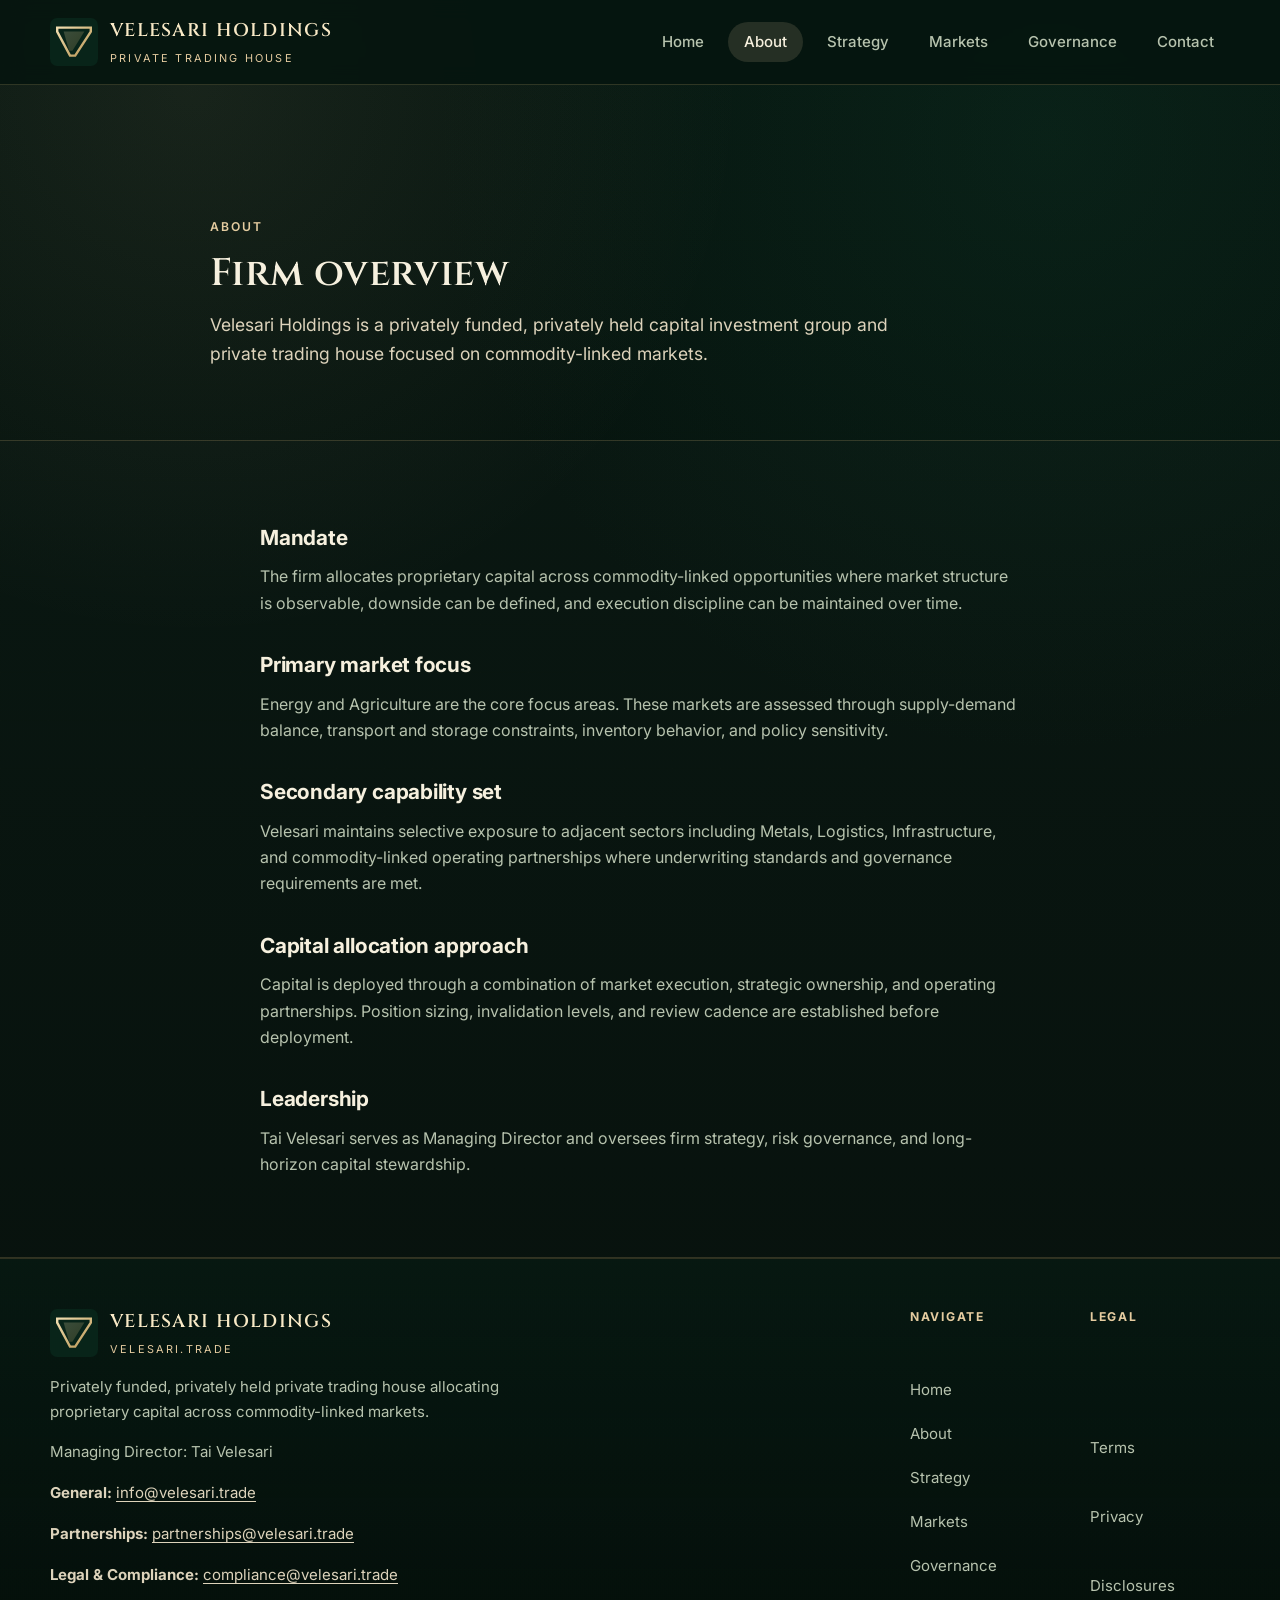
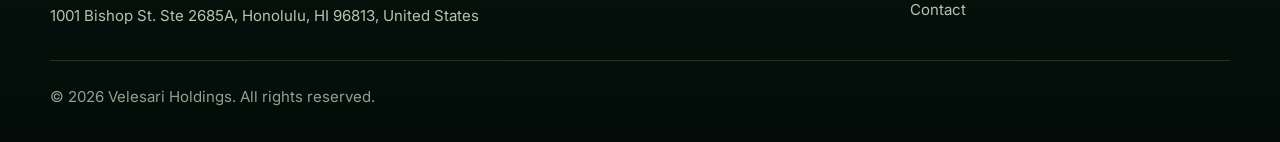
==== about.html @ 116d4788 "Refine site into institutional private trading house presentation" ====
<!DOCTYPE html>
<html lang="en">
<head>
  <meta charset="utf-8" />
  <meta name="viewport" content="width=device-width, initial-scale=1" />
  <title>About | Velesari Holdings</title>
  <meta name="description" content="Firm overview of Velesari Holdings, a privately held private trading house allocating proprietary capital across commodity-linked markets." />
  <meta name="theme-color" content="#071610" />
  <link rel="canonical" href="https://velesari.trade/about.html" />
  <meta property="og:type" content="website" />
  <meta property="og:title" content="About | Velesari Holdings" />
  <meta property="og:description" content="Who Velesari Holdings is, where it focuses, and how proprietary capital is allocated." />
  <meta property="og:url" content="https://velesari.trade/about.html" />
  <meta property="og:image" content="./assets/velesari-logo.svg" />
  <meta name="twitter:card" content="summary_large_image" />
  <meta name="twitter:title" content="About | Velesari Holdings" />
  <meta name="twitter:description" content="Institutional overview of mandate, focus markets, and leadership." />
  <meta name="twitter:image" content="./assets/velesari-logo.svg" />
  <link rel="preconnect" href="https://fonts.googleapis.com" />
  <link rel="preconnect" href="https://fonts.gstatic.com" crossorigin />
  <link href="https://fonts.googleapis.com/css2?family=Cinzel:wght@500;600&family=Inter:wght@400;500;600;700&display=swap" rel="stylesheet" />
  <link rel="stylesheet" href="./styles.css" />
</head>
<body data-page="about">
  <div class="site-shell">
    <div id="siteHeader"></div>
    <main class="page" id="mainContent">
      <section class="section page-banner" aria-labelledby="aboutTitle">
        <div class="section-inner section-inner-narrow">
          <div class="section-head">
            <p class="eyebrow">About</p>
            <h1 id="aboutTitle" class="section-title">Firm overview</h1>
            <p class="section-intro">Velesari Holdings is a privately funded, privately held capital investment group and private trading house focused on commodity-linked markets.</p>
          </div>
        </div>
      </section>

      <section class="section section-muted" aria-labelledby="aboutSections">
        <div class="section-inner section-inner-narrow prose" id="aboutSections">
          <div>
            <h2>Mandate</h2>
            <p>The firm allocates proprietary capital across commodity-linked opportunities where market structure is observable, downside can be defined, and execution discipline can be maintained over time.</p>
          </div>
          <div>
            <h2>Primary market focus</h2>
            <p>Energy and Agriculture are the core focus areas. These markets are assessed through supply-demand balance, transport and storage constraints, inventory behavior, and policy sensitivity.</p>
          </div>
          <div>
            <h2>Secondary capability set</h2>
            <p>Velesari maintains selective exposure to adjacent sectors including Metals, Logistics, Infrastructure, and commodity-linked operating partnerships where underwriting standards and governance requirements are met.</p>
          </div>
          <div>
            <h2>Capital allocation approach</h2>
            <p>Capital is deployed through a combination of market execution, strategic ownership, and operating partnerships. Position sizing, invalidation levels, and review cadence are established before deployment.</p>
          </div>
          <div>
            <h2>Leadership</h2>
            <p>Tai Velesari serves as Managing Director and oversees firm strategy, risk governance, and long-horizon capital stewardship.</p>
          </div>
        </div>
      </section>
    </main>
    <div id="siteFooter"></div>
  </div>
  <script src="./site.js" defer></script>
</body>
</html>
---- styles.css ----
:root {
  --bg-0: #040d09;
  --bg-1: #071610;
  --bg-2: #0d261d;
  --surface-0: rgba(8, 31, 22, 0.82);
  --surface-1: rgba(14, 44, 32, 0.88);
  --surface-2: rgba(18, 56, 40, 0.92);
  --text-0: #f6f0de;
  --text-1: #ddd3bb;
  --text-2: #b7c3ae;
  --text-3: #8da290;
  --line-0: rgba(214, 183, 119, 0.2);
  --line-1: rgba(214, 183, 119, 0.38);
  --line-2: rgba(241, 216, 161, 0.62);
  --brand-0: #b68c47;
  --brand-1: #e5cca0;
  --brand-2: #f8e9c6;
  --shadow-0: 0 12px 28px rgba(0, 0, 0, 0.28);
  --shadow-1: 0 20px 44px rgba(0, 0, 0, 0.34);
  --radius-0: 12px;
  --radius-1: 18px;
  --radius-2: 24px;
  --radius-pill: 999px;
  --container: 1180px;
  --container-narrow: 860px;
  --header-height: 84px;
  --space-2: 0.5rem;
  --space-3: 0.75rem;
  --space-4: 1rem;
  --space-5: 1.25rem;
  --space-6: 1.5rem;
  --space-8: 2rem;
  --space-10: 2.5rem;
  --space-12: 3rem;
  --space-16: 4rem;
  --space-20: 5rem;
  --space-24: 6rem;
  --font-sans: "Inter", system-ui, -apple-system, BlinkMacSystemFont, "Segoe UI", sans-serif;
  --font-display: "Cinzel", "Times New Roman", serif;
  --text-xs: 0.76rem;
  --text-sm: 0.94rem;
  --text-md: 1rem;
  --text-lg: 1.1rem;
  --text-xl: clamp(1.25rem, 2vw, 1.5rem);
  --text-2xl: clamp(1.7rem, 3vw, 2.45rem);
  --text-3xl: clamp(2.35rem, 5vw, 4.2rem);
  --ease: 180ms ease;
}

*, *::before, *::after { box-sizing: border-box; }
html { color-scheme: dark; scroll-behavior: smooth; }
body {
  margin: 0;
  min-width: 320px;
  font-family: var(--font-sans);
  font-size: var(--text-md);
  line-height: 1.65;
  color: var(--text-0);
  background:
    radial-gradient(circle at 15% 5%, rgba(229, 204, 160, 0.08), transparent 28%),
    radial-gradient(circle at 82% 8%, rgba(22, 88, 62, 0.18), transparent 32%),
    linear-gradient(180deg, var(--bg-1) 0%, var(--bg-0) 100%);
  text-rendering: optimizeLegibility;
  -webkit-font-smoothing: antialiased;
}
body::before {
  content: "";
  position: fixed;
  inset: 0;
  pointer-events: none;
  opacity: 0.16;
  background-image:
    linear-gradient(to right, rgba(200, 177, 118, 0.06) 1px, transparent 1px),
    linear-gradient(to bottom, rgba(200, 177, 118, 0.05) 1px, transparent 1px);
  background-size: 48px 48px;
}
body.nav-open { overflow: hidden; }
img, svg { display: block; max-width: 100%; }
button, input, textarea, select { font: inherit; }
a { color: inherit; text-decoration: none; }
button { border: 0; background: none; color: inherit; cursor: pointer; }
p, h1, h2, h3, h4 { margin: 0; }
ul { margin: 0; padding: 0; list-style: none; }
.site-shell, .page { position: relative; z-index: 1; }
.site-shell { min-height: 100vh; }
.section { padding: var(--space-20) var(--space-6); }
.section-cta { padding-top: var(--space-12); padding-bottom: var(--space-24); }
.section-inner { width: min(100%, var(--container)); margin: 0 auto; }
.section-inner-narrow { width: min(100%, var(--container-narrow)); margin: 0 auto; }
.section-head { display: grid; gap: var(--space-4); margin-bottom: var(--space-10); }
.eyebrow {
  font-size: var(--text-xs);
  font-weight: 600;
  letter-spacing: 0.17em;
  text-transform: uppercase;
  color: var(--brand-1);
}
.section-title {
  max-width: 20ch;
  font-size: var(--text-2xl);
  line-height: 1.14;
  letter-spacing: -0.02em;
  font-weight: 600;
}
.section-intro { max-width: 66ch; color: var(--text-1); font-size: var(--text-lg); }

.hero {
  padding-top: calc(var(--header-height) + var(--space-16));
  padding-bottom: var(--space-16);
  border-bottom: 1px solid var(--line-0);
}
.hero-layout { display: grid; grid-template-columns: minmax(0, 1.15fr) minmax(280px, 0.85fr); gap: var(--space-12); align-items: center; }
.hero-copy { display: grid; gap: var(--space-5); }
.hero-title {
  font-family: var(--font-display);
  max-width: 12ch;
  font-size: var(--text-3xl);
  line-height: 1;
  letter-spacing: -0.03em;
}
.hero-subtitle { max-width: 24ch; color: var(--text-1); font-size: var(--text-xl); line-height: 1.2; font-weight: 600; }
.hero-body { max-width: 64ch; color: var(--text-2); }
.hero-brief { max-width: 68ch; color: var(--text-1); font-size: var(--text-sm); padding-left: var(--space-4); border-left: 2px solid var(--line-1); }
.hero-actions { display: flex; flex-wrap: wrap; gap: var(--space-4); margin-top: var(--space-3); }
.hero-visual { display: grid; place-items: center; min-height: 420px; }
.hero-emblem-wrap {
  width: min(100%, 620px);
  padding: var(--space-6);
  border-radius: var(--radius-2);
  border: 1px solid var(--line-0);
  background: linear-gradient(180deg, rgba(10, 36, 26, 0.82), rgba(6, 22, 16, 0.9));
  box-shadow: inset 0 0 0 1px rgba(214, 183, 119, 0.08), var(--shadow-1);
}
.hero-emblem { width: 100%; height: auto; }

.card-grid { display: grid; gap: var(--space-5); }
.card-grid-3 { grid-template-columns: repeat(3, minmax(0, 1fr)); }
.card-grid-4 { grid-template-columns: repeat(4, minmax(0, 1fr)); }
.card-grid-5 { grid-template-columns: repeat(5, minmax(0, 1fr)); }
.card,
.statement-panel,
.cta-panel {
  border: 1px solid var(--line-0);
  border-radius: var(--radius-1);
  background: linear-gradient(180deg, var(--surface-1), var(--surface-0));
  box-shadow: var(--shadow-0);
}
.card {
  display: grid;
  gap: var(--space-4);
  padding: var(--space-6);
  min-height: 188px;
}
.card-featured {
  border-color: var(--line-1);
  background: linear-gradient(180deg, var(--surface-2), rgba(12, 37, 27, 0.88));
}
.card-title { font-size: 1.04rem; line-height: 1.35; letter-spacing: -0.01em; font-weight: 600; }
.card-body { color: var(--text-2); font-size: var(--text-sm); }
.statement-panel, .cta-panel { padding: var(--space-8); }
.statement-copy { color: var(--text-1); font-size: var(--text-lg); line-height: 1.72; }

.button {
  display: inline-flex;
  align-items: center;
  justify-content: center;
  min-height: 44px;
  padding: 0.8rem 1.2rem;
  border: 1px solid transparent;
  border-radius: var(--radius-pill);
  font-size: var(--text-sm);
  font-weight: 600;
  line-height: 1;
  transition: transform var(--ease), border-color var(--ease), background-color var(--ease), color var(--ease), box-shadow var(--ease);
}
.button:hover { transform: translateY(-1px); }
.button:focus-visible,
.nav-toggle:focus-visible,
.site-nav a:focus-visible,
.footer-links a:focus-visible,
.brand:focus-visible,
.prose a:focus-visible { outline: 2px solid var(--brand-1); outline-offset: 3px; }
.button-primary { color: #14291d; background: linear-gradient(180deg, var(--brand-1), var(--brand-0)); box-shadow: 0 12px 24px rgba(182, 140, 71, 0.34); }
.button-secondary { color: var(--text-0); background: rgba(255, 255, 255, 0.02); border-color: var(--line-1); }
.button-secondary:hover { border-color: var(--line-2); background: rgba(255, 255, 255, 0.05); }

.site-header {
  position: sticky;
  top: 0;
  z-index: 40;
  padding: var(--space-4) var(--space-6);
  background: rgba(6, 22, 15, 0.94);
  backdrop-filter: blur(10px);
  border-bottom: 1px solid var(--line-0);
}
.site-header-inner, .site-footer-inner { width: min(100%, var(--container)); margin: 0 auto; }
.site-header-inner { display: flex; align-items: center; justify-content: space-between; min-height: calc(var(--header-height) - 2rem); gap: var(--space-6); }
.brand { display: inline-flex; align-items: center; gap: var(--space-3); }
.brand-mark { width: 48px; height: 48px; flex: 0 0 auto; }
.brand-wording { display: grid; gap: 3px; }
.brand-text {
  color: var(--brand-2);
  font-family: var(--font-display);
  font-size: 1.15rem;
  font-weight: 600;
  letter-spacing: 0.07em;
  text-transform: uppercase;
}
.brand-subtext { color: var(--brand-1); font-size: 0.68rem; letter-spacing: 0.2em; text-transform: uppercase; }
.site-nav { display: flex; align-items: center; }
.site-nav-list { display: flex; align-items: center; gap: var(--space-2); }
.site-nav a {
  display: inline-flex;
  align-items: center;
  min-height: 40px;
  padding: 0 var(--space-4);
  border-radius: var(--radius-pill);
  color: var(--text-2);
  font-size: var(--text-sm);
  font-weight: 500;
}
.site-nav a:hover, .site-nav a[aria-current="page"] { color: var(--text-0); background: rgba(229, 204, 160, 0.14); }
.nav-toggle {
  display: none;
  flex-direction: column;
  gap: 5px;
  align-items: center;
  justify-content: center;
  width: 44px;
  height: 44px;
  border: 1px solid var(--line-0);
  border-radius: 12px;
  background: rgba(255, 255, 255, 0.03);
}
.nav-toggle-line { width: 18px; height: 1.5px; border-radius: 999px; background: var(--text-0); }

.site-footer {
  padding: var(--space-12) var(--space-6) var(--space-8);
  border-top: 1px solid var(--line-0);
  background: linear-gradient(180deg, rgba(10, 37, 27, 0.4), rgba(10, 37, 27, 0));
}
.footer-top { display: flex; justify-content: space-between; gap: var(--space-12); padding-bottom: var(--space-8); }
.footer-brand { display: grid; gap: var(--space-4); max-width: 460px; }
.footer-tagline { color: var(--text-2); font-size: var(--text-sm); }
.footer-tagline strong { color: var(--text-1); }
.footer-tagline a, .prose a { text-decoration: underline; text-underline-offset: 3px; color: var(--text-1); }
.footer-nav { display: grid; grid-template-columns: repeat(2, minmax(140px, 1fr)); gap: var(--space-10); }
.footer-group { display: grid; gap: var(--space-4); }
.footer-heading { font-size: var(--text-xs); font-weight: 700; letter-spacing: 0.14em; text-transform: uppercase; color: var(--brand-1); }
.footer-links { display: grid; gap: var(--space-3); }
.footer-links a { color: var(--text-2); font-size: var(--text-sm); }
.footer-links a:hover { color: var(--text-0); }
.footer-bottom { padding-top: var(--space-6); border-top: 1px solid var(--line-0); }
.footer-copy { color: var(--text-3); font-size: var(--text-sm); }

.page-banner { padding-top: calc(var(--header-height) + var(--space-12)); padding-bottom: var(--space-8); }
.page-banner .section-title { font-family: var(--font-display); line-height: 1.07; letter-spacing: 0.01em; }
.prose { display: grid; gap: var(--space-8); color: var(--text-1); max-width: 76ch; }
.prose h2 { font-size: 1.3rem; color: var(--text-0); margin-bottom: var(--space-2); letter-spacing: -0.01em; }
.prose h3 { font-size: 1.06rem; color: var(--text-0); margin-bottom: var(--space-2); }
.prose p, .prose li { color: var(--text-2); }
.prose ul { list-style: disc; padding-left: 1.1rem; }
.section-muted { background: rgba(255, 255, 255, 0.015); border-top: 1px solid var(--line-0); border-bottom: 1px solid var(--line-0); }

@media (max-width: 1120px) {
  .card-grid-5 { grid-template-columns: repeat(3, minmax(0, 1fr)); }
  .card-grid-4 { grid-template-columns: repeat(2, minmax(0, 1fr)); }
}
@media (max-width: 960px) {
  .section { padding: var(--space-16) var(--space-5); }
  .hero { padding-top: calc(var(--header-height) + var(--space-10)); }
  .hero-layout { grid-template-columns: 1fr; }
  .hero-visual { min-height: 320px; order: -1; }
  .site-header { padding-inline: var(--space-5); }
  .nav-toggle { display: inline-flex; }
  .site-nav {
    position: absolute;
    top: calc(100% + 10px);
    right: var(--space-5);
    left: var(--space-5);
    display: none;
    padding: var(--space-3);
    border: 1px solid var(--line-0);
    border-radius: var(--radius-1);
    background: rgba(6, 22, 15, 0.98);
    box-shadow: var(--shadow-1);
  }
  .site-nav.is-open { display: block; }
  .site-nav-list { flex-direction: column; align-items: stretch; }
  .site-nav a { justify-content: flex-start; min-height: 44px; }
  .card-grid-3, .card-grid-4, .card-grid-5 { grid-template-columns: 1fr; }
  .footer-top { flex-direction: column; gap: var(--space-8); }
  .footer-nav { grid-template-columns: 1fr 1fr; gap: var(--space-8); }
}
@media (max-width: 640px) {
  :root { --header-height: 72px; }
  .section { padding: var(--space-12) var(--space-4); }
  .brand-wording { display: none; }
  .section-head { margin-bottom: var(--space-8); }
  .section-title, .hero-title { max-width: none; }
  .hero-copy, .section-head { gap: var(--space-3); }
  .hero-actions { flex-direction: column; align-items: stretch; }
  .button { width: 100%; }
  .statement-panel, .cta-panel, .card { padding: var(--space-5); }
  .footer-nav { grid-template-columns: 1fr; gap: var(--space-6); }
}
@media (prefers-reduced-motion: reduce) {
  html { scroll-behavior: auto; }
  *, *::before, *::after { animation: none !important; transition-duration: 0ms !important; transition-delay: 0ms !important; }
}
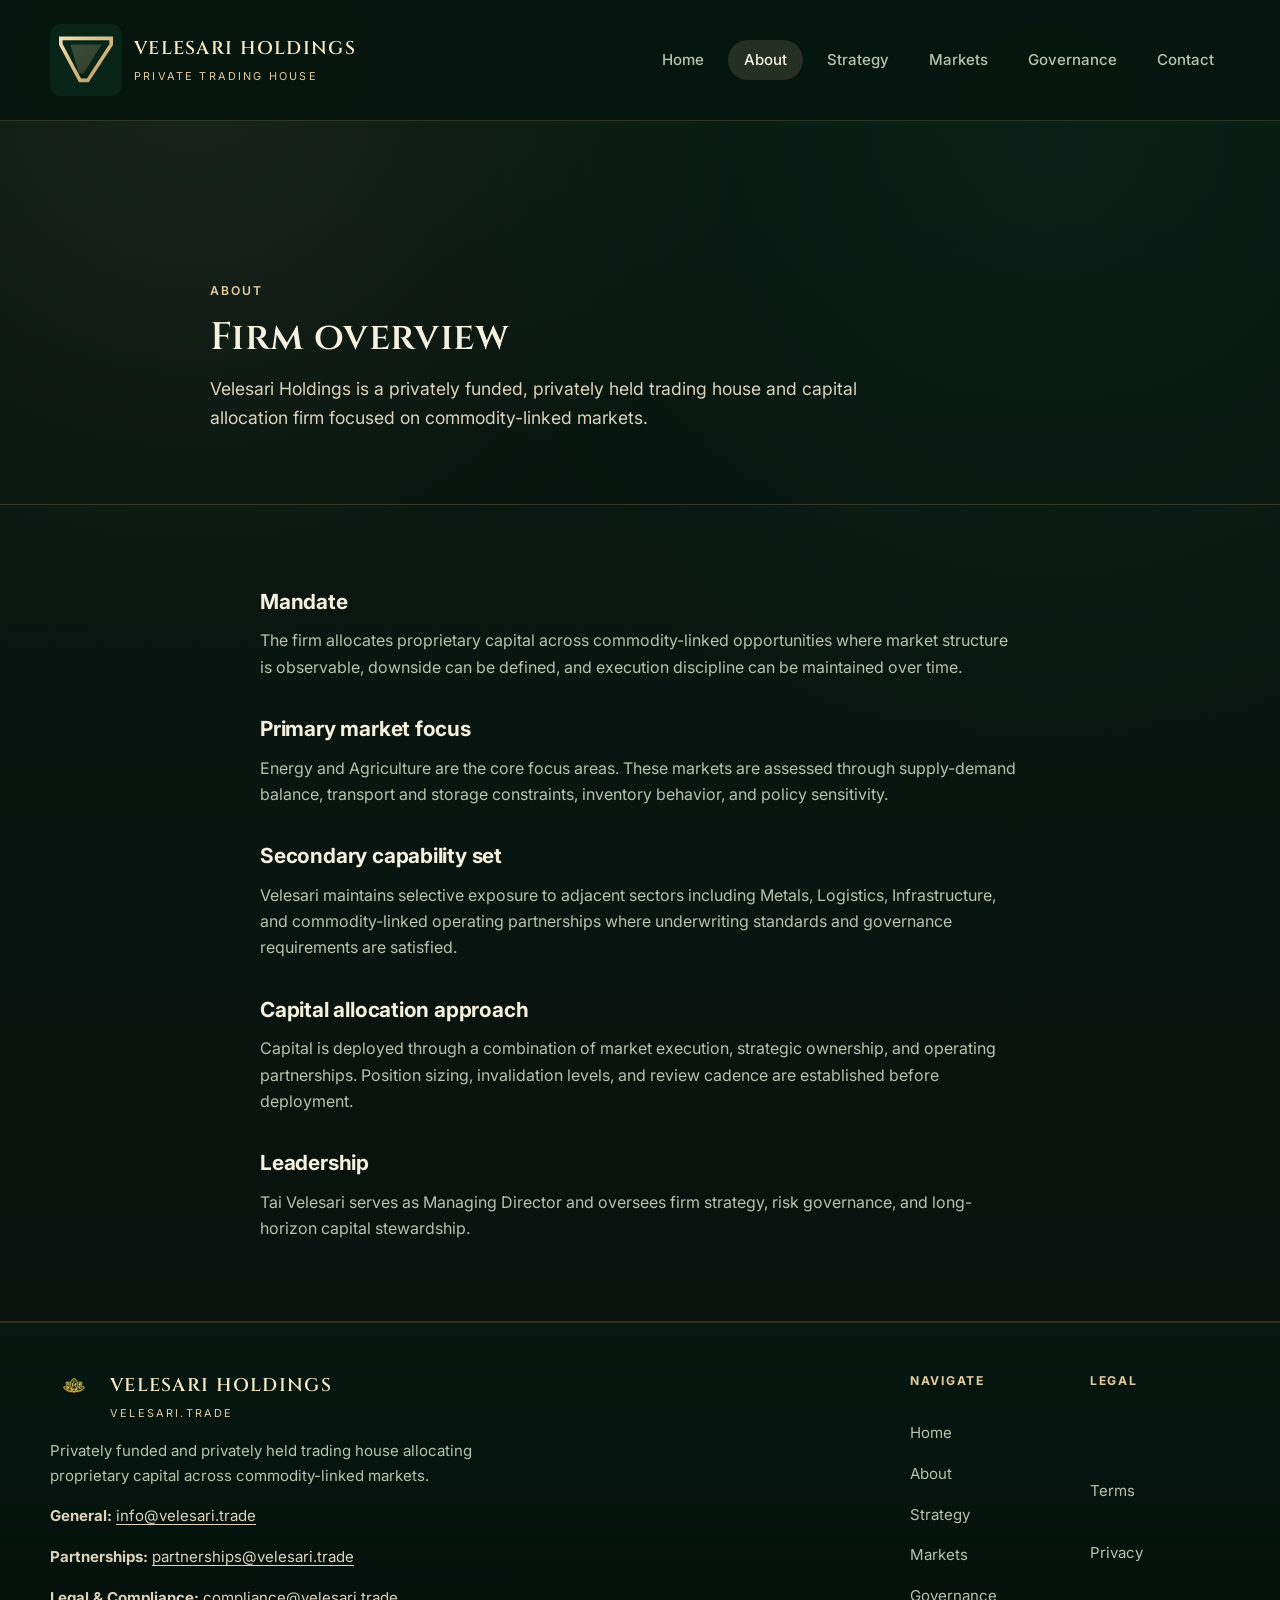
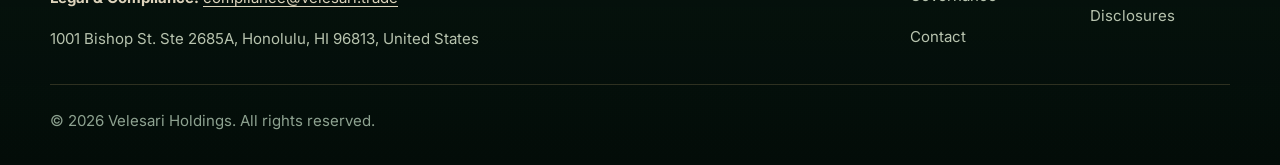
==== commit 7564c558: "Refine institutional copy and final static-site QA polish" ====
--- a/about.html
+++ b/about.html
@@ -11,11 +11,11 @@
   <meta property="og:title" content="About | Velesari Holdings" />
   <meta property="og:description" content="Who Velesari Holdings is, where it focuses, and how proprietary capital is allocated." />
   <meta property="og:url" content="https://velesari.trade/about.html" />
-  <meta property="og:image" content="./assets/velesari-logo.svg" />
+  <meta property="og:image" content="./assets/Velesari Infographic.png" />
   <meta name="twitter:card" content="summary_large_image" />
   <meta name="twitter:title" content="About | Velesari Holdings" />
   <meta name="twitter:description" content="Institutional overview of mandate, focus markets, and leadership." />
-  <meta name="twitter:image" content="./assets/velesari-logo.svg" />
+  <meta name="twitter:image" content="./assets/Velesari Infographic.png" />
   <link rel="preconnect" href="https://fonts.googleapis.com" />
   <link rel="preconnect" href="https://fonts.gstatic.com" crossorigin />
   <link href="https://fonts.googleapis.com/css2?family=Cinzel:wght@500;600&family=Inter:wght@400;500;600;700&display=swap" rel="stylesheet" />
@@ -30,7 +30,7 @@
           <div class="section-head">
             <p class="eyebrow">About</p>
             <h1 id="aboutTitle" class="section-title">Firm overview</h1>
-            <p class="section-intro">Velesari Holdings is a privately funded, privately held capital investment group and private trading house focused on commodity-linked markets.</p>
+            <p class="section-intro">Velesari Holdings is a privately funded, privately held trading house and capital allocation firm focused on commodity-linked markets.</p>
           </div>
         </div>
       </section>
@@ -47,7 +47,7 @@
           </div>
           <div>
             <h2>Secondary capability set</h2>
-            <p>Velesari maintains selective exposure to adjacent sectors including Metals, Logistics, Infrastructure, and commodity-linked operating partnerships where underwriting standards and governance requirements are met.</p>
+            <p>Velesari maintains selective exposure to adjacent sectors including Metals, Logistics, Infrastructure, and commodity-linked operating partnerships where underwriting standards and governance requirements are satisfied.</p>
           </div>
           <div>
             <h2>Capital allocation approach</h2>
--- a/styles.css
+++ b/styles.css
@@ -15,15 +15,15 @@
   --brand-0: #b68c47;
   --brand-1: #e5cca0;
   --brand-2: #f8e9c6;
-  --shadow-0: 0 12px 28px rgba(0, 0, 0, 0.28);
-  --shadow-1: 0 20px 44px rgba(0, 0, 0, 0.34);
+  --shadow-0: 0 10px 22px rgba(0, 0, 0, 0.24);
+  --shadow-1: 0 16px 34px rgba(0, 0, 0, 0.3);
   --radius-0: 12px;
   --radius-1: 18px;
   --radius-2: 24px;
   --radius-pill: 999px;
   --container: 1180px;
   --container-narrow: 860px;
-  --header-height: 84px;
+  --header-height: 112px;
   --space-2: 0.5rem;
   --space-3: 0.75rem;
   --space-4: 1rem;
@@ -194,9 +194,9 @@
   border-bottom: 1px solid var(--line-0);
 }
 .site-header-inner, .site-footer-inner { width: min(100%, var(--container)); margin: 0 auto; }
-.site-header-inner { display: flex; align-items: center; justify-content: space-between; min-height: calc(var(--header-height) - 2rem); gap: var(--space-6); }
+.site-header-inner { display: flex; align-items: center; justify-content: space-between; min-height: calc(var(--header-height) - 1.5rem); gap: var(--space-6); }
 .brand { display: inline-flex; align-items: center; gap: var(--space-3); }
-.brand-mark { width: 48px; height: 48px; flex: 0 0 auto; }
+.brand-mark { width: 72px; height: 72px; flex: 0 0 auto; }
 .brand-wording { display: grid; gap: 3px; }
 .brand-text {
   color: var(--brand-2);
@@ -239,6 +239,7 @@
   border-top: 1px solid var(--line-0);
   background: linear-gradient(180deg, rgba(10, 37, 27, 0.4), rgba(10, 37, 27, 0));
 }
+.site-footer .brand-mark { width: 48px; height: 48px; }
 .footer-top { display: flex; justify-content: space-between; gap: var(--space-12); padding-bottom: var(--space-8); }
 .footer-brand { display: grid; gap: var(--space-4); max-width: 460px; }
 .footer-tagline { color: var(--text-2); font-size: var(--text-sm); }
@@ -267,6 +268,7 @@
   .card-grid-4 { grid-template-columns: repeat(2, minmax(0, 1fr)); }
 }
 @media (max-width: 960px) {
+  :root { --header-height: 96px; }
   .section { padding: var(--space-16) var(--space-5); }
   .hero { padding-top: calc(var(--header-height) + var(--space-10)); }
   .hero-layout { grid-template-columns: 1fr; }
@@ -293,9 +295,10 @@
   .footer-nav { grid-template-columns: 1fr 1fr; gap: var(--space-8); }
 }
 @media (max-width: 640px) {
-  :root { --header-height: 72px; }
+  :root { --header-height: 82px; }
   .section { padding: var(--space-12) var(--space-4); }
   .brand-wording { display: none; }
+  .brand-mark { width: 52px; height: 52px; }
   .section-head { margin-bottom: var(--space-8); }
   .section-title, .hero-title { max-width: none; }
   .hero-copy, .section-head { gap: var(--space-3); }
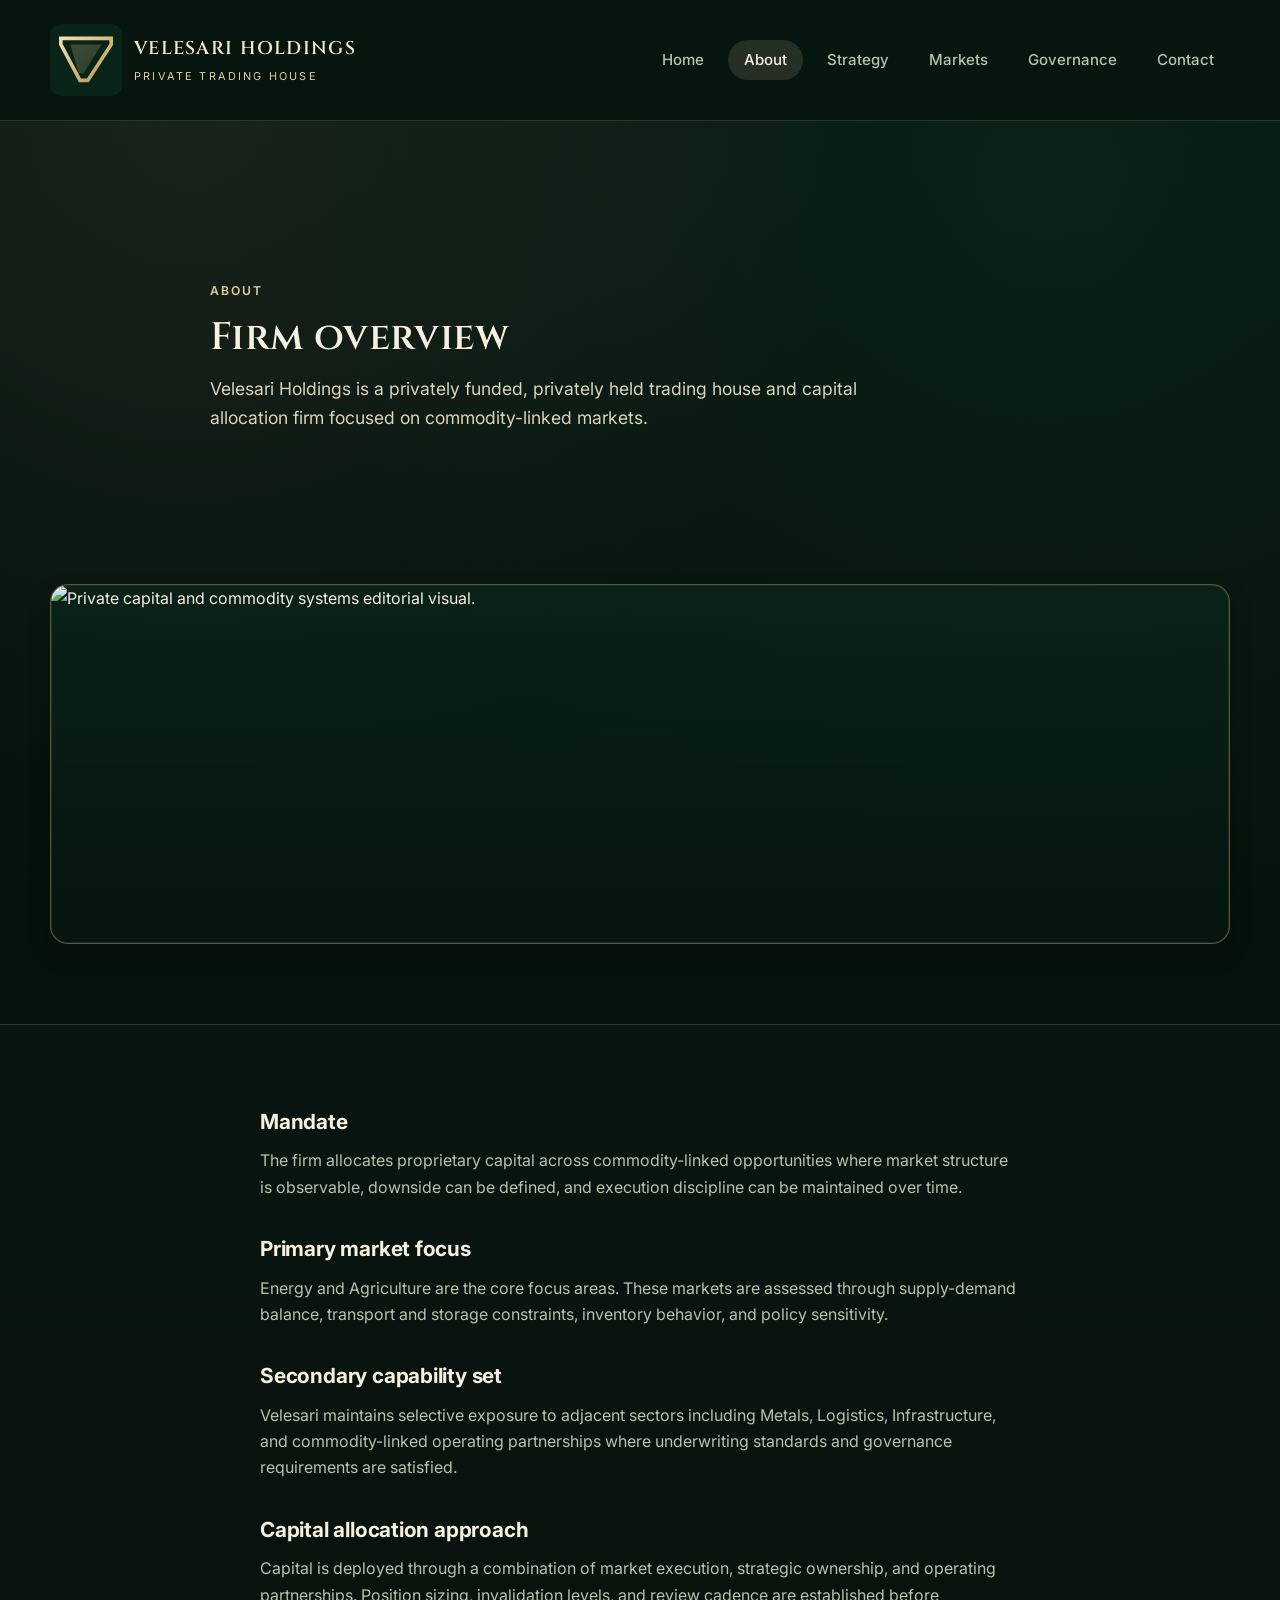
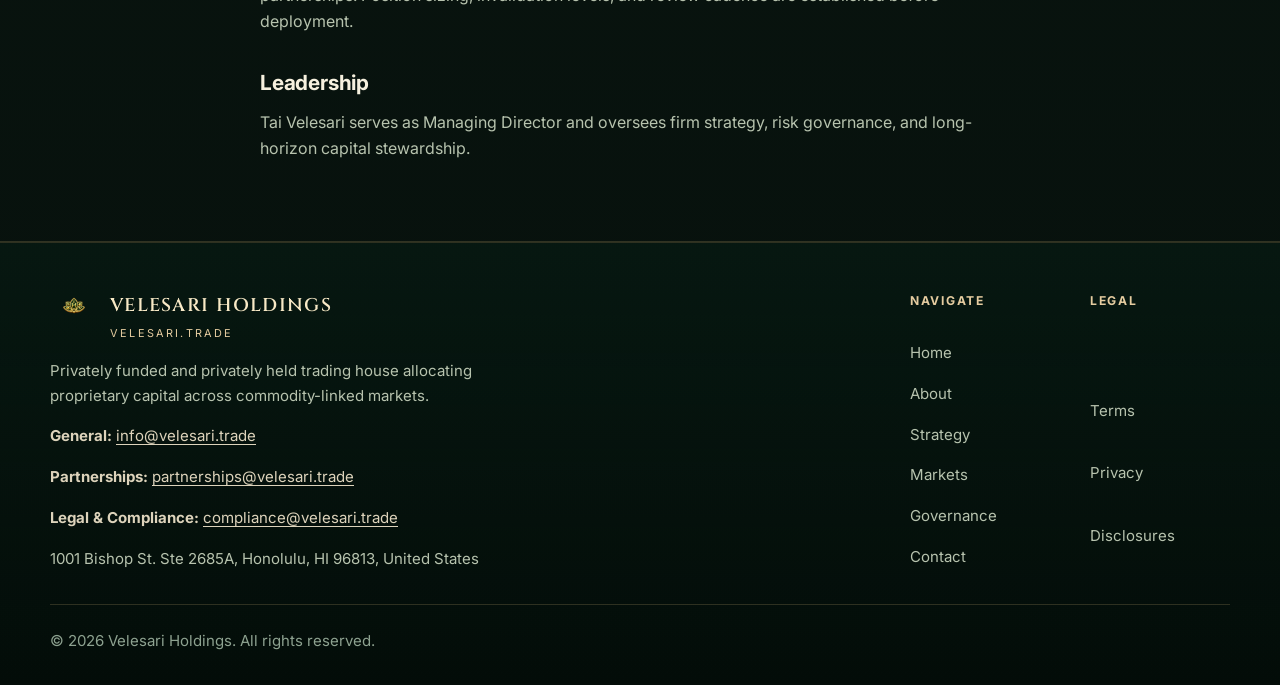
==== commit 2a460f06: "Replace visual placeholders with prepared asset image modules" ====
--- a/about.html
+++ b/about.html
@@ -11,11 +11,11 @@
   <meta property="og:title" content="About | Velesari Holdings" />
   <meta property="og:description" content="Who Velesari Holdings is, where it focuses, and how proprietary capital is allocated." />
   <meta property="og:url" content="https://velesari.trade/about.html" />
-  <meta property="og:image" content="./assets/Velesari Infographic.png" />
+  <meta property="og:image" content="./assets/velesari-global-commodity-systems.png" />
   <meta name="twitter:card" content="summary_large_image" />
   <meta name="twitter:title" content="About | Velesari Holdings" />
   <meta name="twitter:description" content="Institutional overview of mandate, focus markets, and leadership." />
-  <meta name="twitter:image" content="./assets/Velesari Infographic.png" />
+  <meta name="twitter:image" content="./assets/velesari-global-commodity-systems.png" />
   <link rel="preconnect" href="https://fonts.googleapis.com" />
   <link rel="preconnect" href="https://fonts.gstatic.com" crossorigin />
   <link href="https://fonts.googleapis.com/css2?family=Cinzel:wght@500;600&family=Inter:wght@400;500;600;700&display=swap" rel="stylesheet" />
@@ -32,6 +32,20 @@
             <h1 id="aboutTitle" class="section-title">Firm overview</h1>
             <p class="section-intro">Velesari Holdings is a privately funded, privately held trading house and capital allocation firm focused on commodity-linked markets.</p>
           </div>
+        </div>
+      </section>
+
+      <section class="section" aria-labelledby="aboutVisualTitle">
+        <div class="section-inner">
+          <h2 id="aboutVisualTitle" class="visually-hidden">Private capital and commodity systems visual</h2>
+          <figure class="visual-image visual-image-large">
+            <img
+              src="./assets/velesari-private-capital-commodity-stewardship.png"
+              alt="Private capital and commodity systems editorial visual."
+              loading="lazy"
+              decoding="async"
+            />
+          </figure>
         </div>
       </section>
 
--- a/styles.css
+++ b/styles.css
@@ -81,6 +81,17 @@
 button { border: 0; background: none; color: inherit; cursor: pointer; }
 p, h1, h2, h3, h4 { margin: 0; }
 ul { margin: 0; padding: 0; list-style: none; }
+.visually-hidden {
+  position: absolute !important;
+  width: 1px;
+  height: 1px;
+  padding: 0;
+  margin: -1px;
+  overflow: hidden;
+  clip: rect(0, 0, 0, 0);
+  white-space: nowrap;
+  border: 0;
+}
 .site-shell, .page { position: relative; z-index: 1; }
 .site-shell { min-height: 100vh; }
 .section { padding: var(--space-20) var(--space-6); }
@@ -263,9 +274,178 @@
 .prose ul { list-style: disc; padding-left: 1.1rem; }
 .section-muted { background: rgba(255, 255, 255, 0.015); border-top: 1px solid var(--line-0); border-bottom: 1px solid var(--line-0); }
 
+.visual-stack { display: grid; gap: var(--space-6); }
+.visual-two-column { display: grid; gap: var(--space-6); grid-template-columns: minmax(0, 1fr) minmax(0, 1fr); }
+.sector-panels { display: grid; gap: var(--space-6); grid-template-columns: repeat(2, minmax(0, 1fr)); }
+.sector-panels-secondary { display: grid; gap: var(--space-5); grid-template-columns: repeat(3, minmax(0, 1fr)); }
+.process-flow { display: grid; gap: var(--space-4); grid-template-columns: repeat(4, minmax(0, 1fr)); margin-top: var(--space-6); }
+.process-step {
+  position: relative;
+  padding: var(--space-4);
+  border: 1px solid var(--line-0);
+  border-radius: 10px;
+  background: rgba(8, 26, 19, 0.72);
+  font-size: var(--text-xs);
+  letter-spacing: 0.08em;
+  text-transform: uppercase;
+  color: var(--text-1);
+}
+.process-step::after {
+  content: "→";
+  position: absolute;
+  right: -0.9rem;
+  top: 50%;
+  transform: translateY(-50%);
+  color: var(--line-2);
+}
+.process-step:last-child::after { display: none; }
+
+
+.visual-image {
+  position: relative;
+  overflow: hidden;
+  width: 100%;
+  margin: 0;
+  border-radius: var(--radius-1);
+  border: 1px solid var(--line-1);
+  background: linear-gradient(180deg, rgba(10, 36, 26, 0.82), rgba(6, 22, 16, 0.9));
+  box-shadow: inset 0 0 0 1px rgba(214, 183, 119, 0.12), var(--shadow-0);
+}
+.visual-image img {
+  display: block;
+  width: 100%;
+  height: 100%;
+  object-fit: cover;
+}
+.visual-image-wide { min-height: 290px; }
+.visual-image-large { min-height: 360px; }
+.visual-image-sector { min-height: 210px; }
+.visual-image-document { min-height: 190px; }
+.image-placeholder {
+  position: relative;
+  overflow: hidden;
+  border-radius: var(--radius-1);
+  border: 1px solid var(--line-1);
+  background:
+    radial-gradient(circle at 83% 14%, rgba(214, 183, 119, 0.09), transparent 34%),
+    radial-gradient(circle at 11% 84%, rgba(30, 88, 62, 0.38), transparent 40%),
+    linear-gradient(145deg, #0f3428 0%, #0b271d 57%, #081b14 100%);
+  box-shadow: inset 0 0 0 1px rgba(214, 183, 119, 0.12), var(--shadow-0);
+}
+.image-placeholder::before {
+  content: "";
+  position: absolute;
+  inset: 0;
+  background-image:
+    linear-gradient(to right, rgba(214, 183, 119, 0.07) 1px, transparent 1px),
+    linear-gradient(to bottom, rgba(214, 183, 119, 0.07) 1px, transparent 1px);
+  background-size: 40px 40px;
+  opacity: 0.42;
+  pointer-events: none;
+}
+.image-placeholder::after {
+  content: "";
+  position: absolute;
+  width: 145%;
+  height: 145%;
+  left: -22%;
+  top: -16%;
+  background:
+    linear-gradient(118deg, transparent 46%, rgba(238, 217, 170, 0.18) 47%, transparent 48.5%),
+    linear-gradient(165deg, transparent 61%, rgba(238, 217, 170, 0.14) 62%, transparent 63.5%),
+    linear-gradient(12deg, transparent 23%, rgba(238, 217, 170, 0.08) 24%, transparent 25.25%);
+  pointer-events: none;
+}
+.image-placeholder > * { position: relative; z-index: 1; }
+.image-placeholder-large { min-height: 360px; padding: var(--space-8); }
+.image-placeholder-wide { min-height: 290px; padding: var(--space-8); }
+.image-placeholder-sector { min-height: 210px; padding: var(--space-6); }
+.image-placeholder-document {
+  min-height: 190px;
+  padding: var(--space-6);
+  background:
+    linear-gradient(180deg, rgba(12, 35, 25, 0.96), rgba(7, 22, 16, 0.96)),
+    linear-gradient(90deg, rgba(214, 183, 119, 0.06), rgba(214, 183, 119, 0));
+}
+.image-placeholder-document::before {
+  background-image:
+    linear-gradient(to bottom, rgba(214, 183, 119, 0.14) 1px, transparent 1px),
+    linear-gradient(to right, rgba(214, 183, 119, 0.06) 1px, transparent 1px);
+  background-size: 100% 32px, 36px 36px;
+  opacity: 0.42;
+}
+.image-placeholder-document::after { display: none; }
+.placeholder-grid::before {
+  content: "";
+  position: absolute;
+  inset: 0;
+  border-radius: inherit;
+  background: linear-gradient(180deg, rgba(8, 25, 19, 0), rgba(8, 25, 19, 0.52));
+  pointer-events: none;
+}
+.placeholder-route::after {
+  content: "";
+  position: absolute;
+  left: 9%;
+  right: 9%;
+  top: 46%;
+  height: 2px;
+  background: linear-gradient(90deg, rgba(214, 183, 119, 0), rgba(214, 183, 119, 0.75), rgba(214, 183, 119, 0));
+  box-shadow: 0 -56px 0 -1px rgba(214, 183, 119, 0.18), 0 56px 0 -1px rgba(214, 183, 119, 0.16);
+  pointer-events: none;
+}
+.placeholder-kicker {
+  display: inline-flex;
+  width: fit-content;
+  padding: 0.28rem 0.55rem;
+  border: 1px solid rgba(214, 183, 119, 0.35);
+  border-radius: 7px;
+  font-size: 0.66rem;
+  letter-spacing: 0.18em;
+  text-transform: uppercase;
+  color: var(--brand-1);
+  background: rgba(8, 24, 18, 0.58);
+}
+.placeholder-title {
+  margin-top: var(--space-3);
+  font-size: var(--text-xl);
+  font-family: var(--font-display);
+  letter-spacing: 0.04em;
+  text-transform: uppercase;
+  color: var(--text-0);
+}
+.placeholder-tags {
+  margin-top: var(--space-4);
+  display: flex;
+  flex-wrap: wrap;
+  gap: 0.45rem;
+  color: rgba(225, 209, 178, 0.74);
+  font-size: 0.64rem;
+  letter-spacing: 0.14em;
+  text-transform: uppercase;
+}
+.placeholder-tags span {
+  border: 1px solid rgba(214, 183, 119, 0.23);
+  border-radius: 999px;
+  padding: 0.2rem 0.52rem;
+  background: rgba(7, 22, 16, 0.46);
+}
+.document-meta {
+  margin-top: var(--space-4);
+  display: grid;
+  gap: 0.6rem;
+  width: min(100%, 320px);
+}
+.document-meta span {
+  height: 6px;
+  border-radius: 2px;
+  background: linear-gradient(90deg, rgba(214, 183, 119, 0.4), rgba(214, 183, 119, 0.08));
+}
+
 @media (max-width: 1120px) {
   .card-grid-5 { grid-template-columns: repeat(3, minmax(0, 1fr)); }
   .card-grid-4 { grid-template-columns: repeat(2, minmax(0, 1fr)); }
+  .sector-panels-secondary { grid-template-columns: 1fr; }
 }
 @media (max-width: 960px) {
   :root { --header-height: 96px; }
@@ -291,6 +471,8 @@
   .site-nav-list { flex-direction: column; align-items: stretch; }
   .site-nav a { justify-content: flex-start; min-height: 44px; }
   .card-grid-3, .card-grid-4, .card-grid-5 { grid-template-columns: 1fr; }
+  .visual-two-column, .sector-panels, .process-flow { grid-template-columns: 1fr; }
+  .process-step::after { display: none; }
   .footer-top { flex-direction: column; gap: var(--space-8); }
   .footer-nav { grid-template-columns: 1fr 1fr; gap: var(--space-8); }
 }
@@ -305,6 +487,10 @@
   .hero-actions { flex-direction: column; align-items: stretch; }
   .button { width: 100%; }
   .statement-panel, .cta-panel, .card { padding: var(--space-5); }
+  .image-placeholder-large, .image-placeholder-wide { min-height: 250px; padding: var(--space-6); }
+  .image-placeholder-sector, .image-placeholder-document { min-height: 170px; padding: var(--space-5); }
+  .visual-image-large, .visual-image-wide { min-height: 250px; }
+  .visual-image-sector, .visual-image-document { min-height: 170px; }
   .footer-nav { grid-template-columns: 1fr; gap: var(--space-6); }
 }
 @media (prefers-reduced-motion: reduce) {
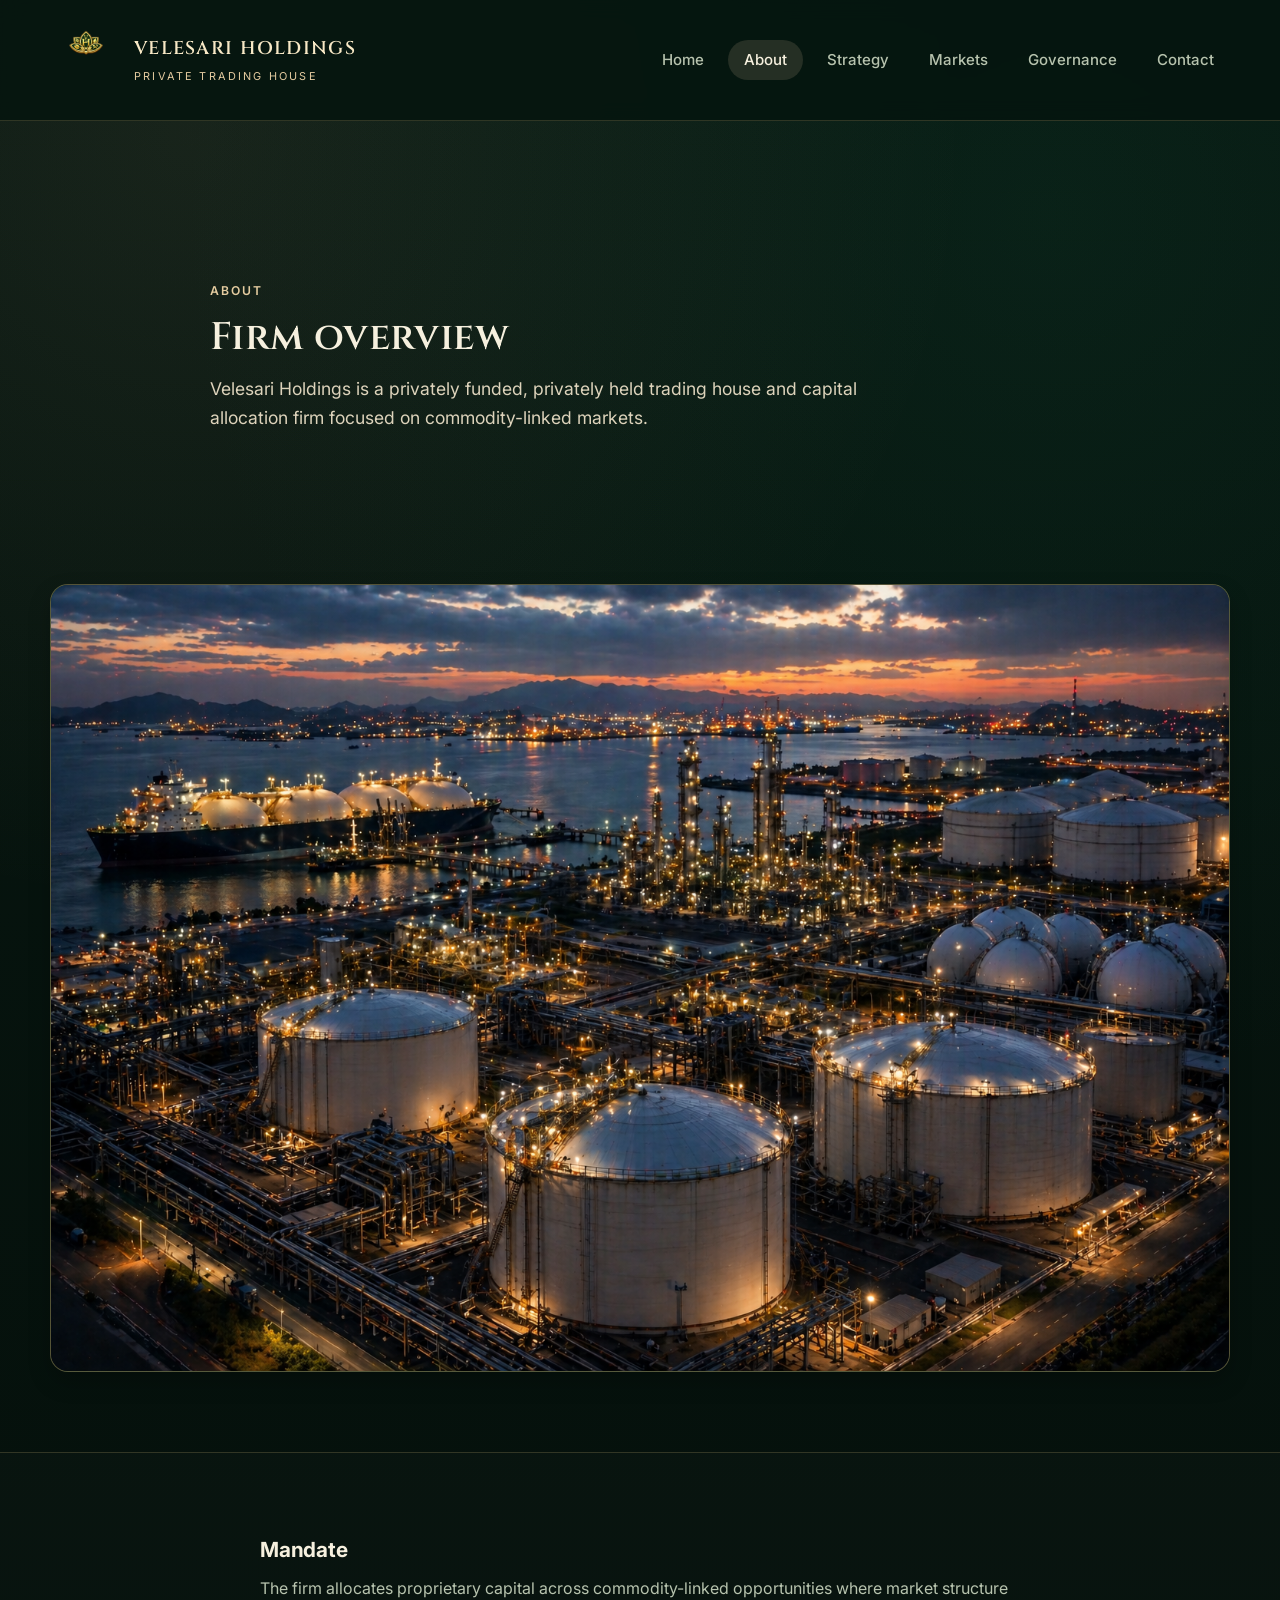
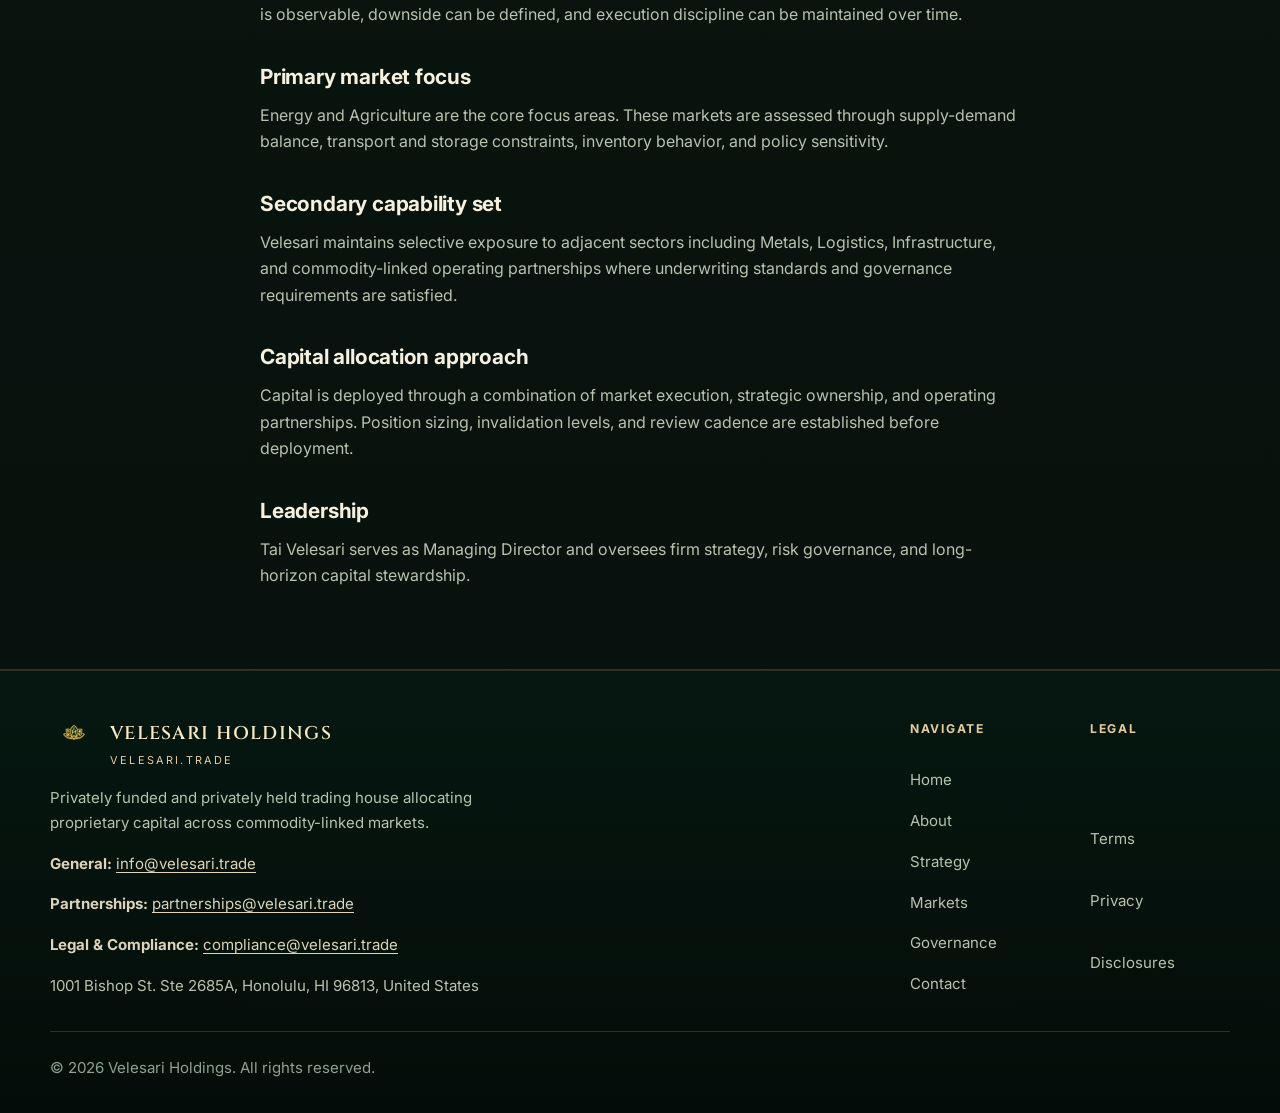
==== commit 694b31ce: "Fix image links to existing assets and improve logo alt text" ====
--- a/about.html
+++ b/about.html
@@ -11,11 +11,11 @@
   <meta property="og:title" content="About | Velesari Holdings" />
   <meta property="og:description" content="Who Velesari Holdings is, where it focuses, and how proprietary capital is allocated." />
   <meta property="og:url" content="https://velesari.trade/about.html" />
-  <meta property="og:image" content="./assets/velesari-global-commodity-systems.png" />
+  <meta property="og:image" content="./assets/Homepage_ Global Commodity Systems.png" />
   <meta name="twitter:card" content="summary_large_image" />
   <meta name="twitter:title" content="About | Velesari Holdings" />
   <meta name="twitter:description" content="Institutional overview of mandate, focus markets, and leadership." />
-  <meta name="twitter:image" content="./assets/velesari-global-commodity-systems.png" />
+  <meta name="twitter:image" content="./assets/Homepage_ Global Commodity Systems.png" />
   <link rel="preconnect" href="https://fonts.googleapis.com" />
   <link rel="preconnect" href="https://fonts.gstatic.com" crossorigin />
   <link href="https://fonts.googleapis.com/css2?family=Cinzel:wght@500;600&family=Inter:wght@400;500;600;700&display=swap" rel="stylesheet" />
@@ -40,7 +40,7 @@
           <h2 id="aboutVisualTitle" class="visually-hidden">Private capital and commodity systems visual</h2>
           <figure class="visual-image visual-image-large">
             <img
-              src="./assets/velesari-private-capital-commodity-stewardship.png"
+              src="./assets/About_ Private Capital & Commodity Stewardship.png"
               alt="Private capital and commodity systems editorial visual."
               loading="lazy"
               decoding="async"
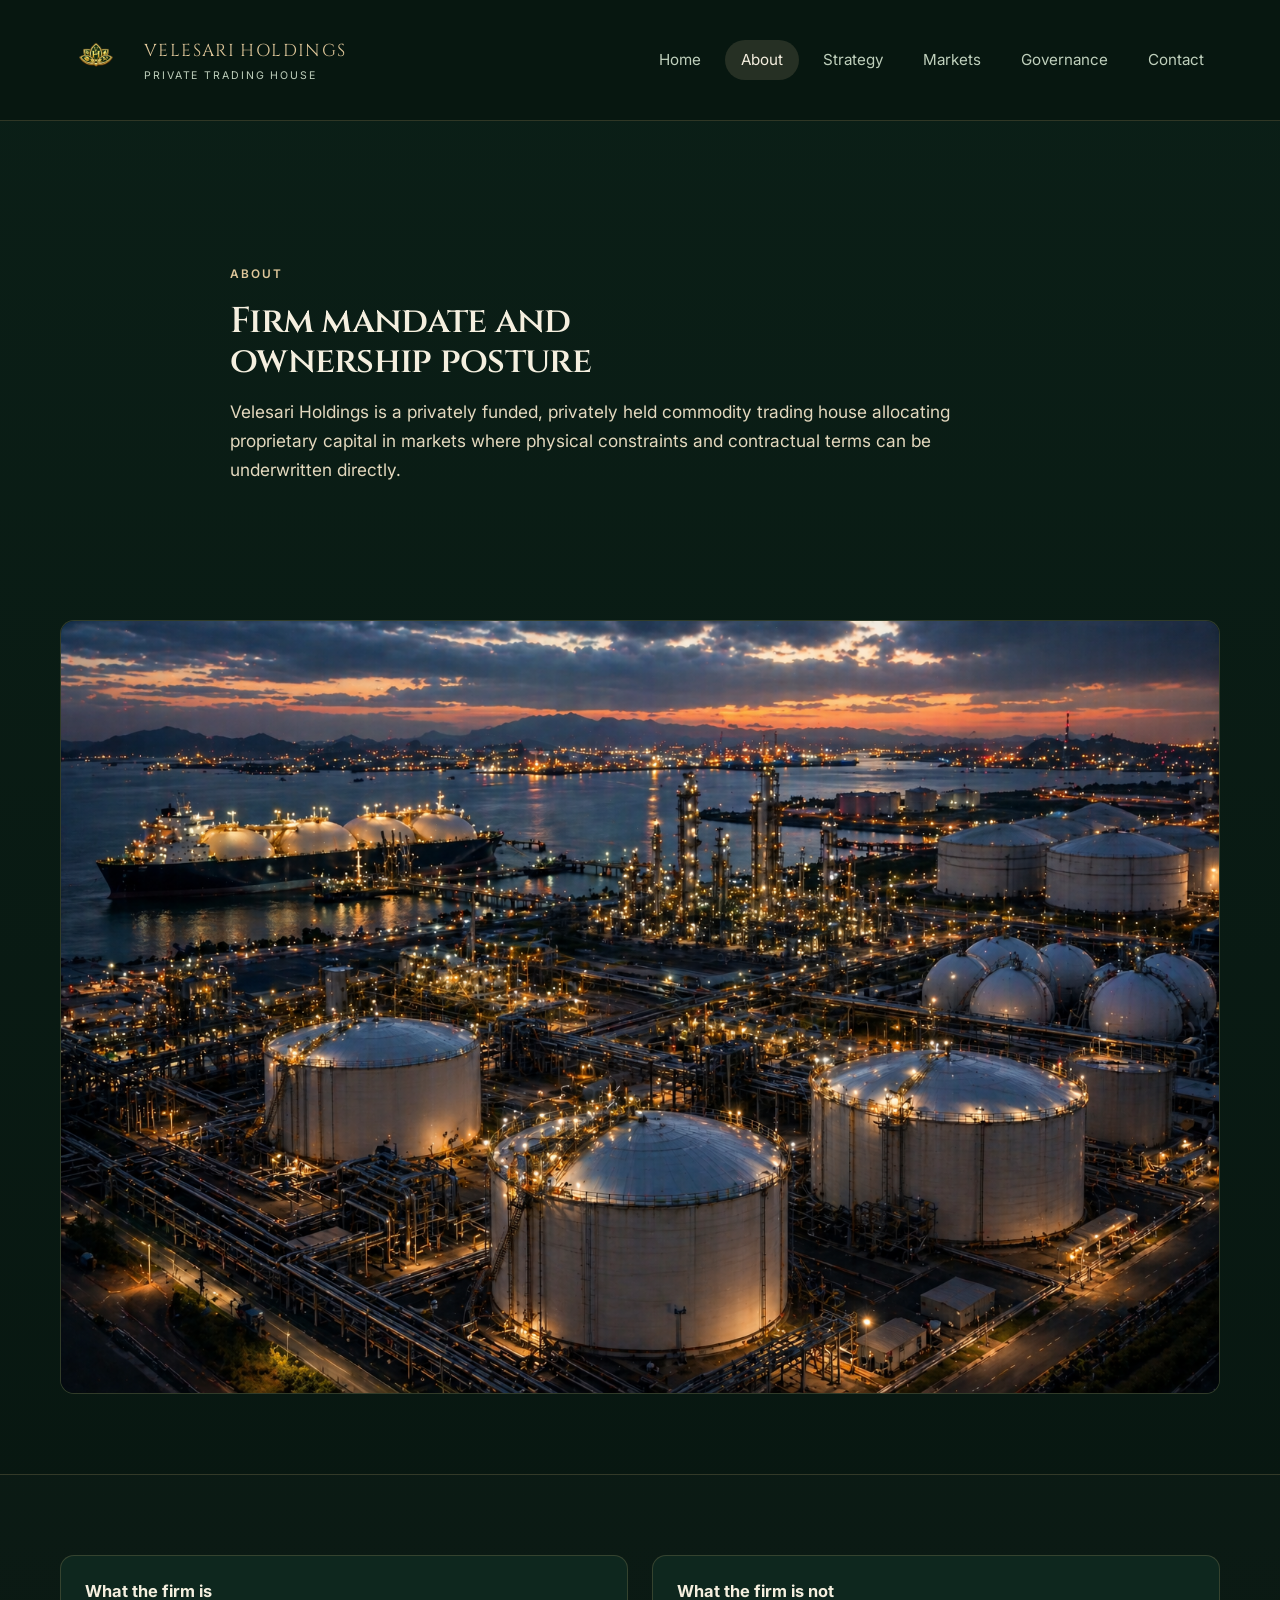
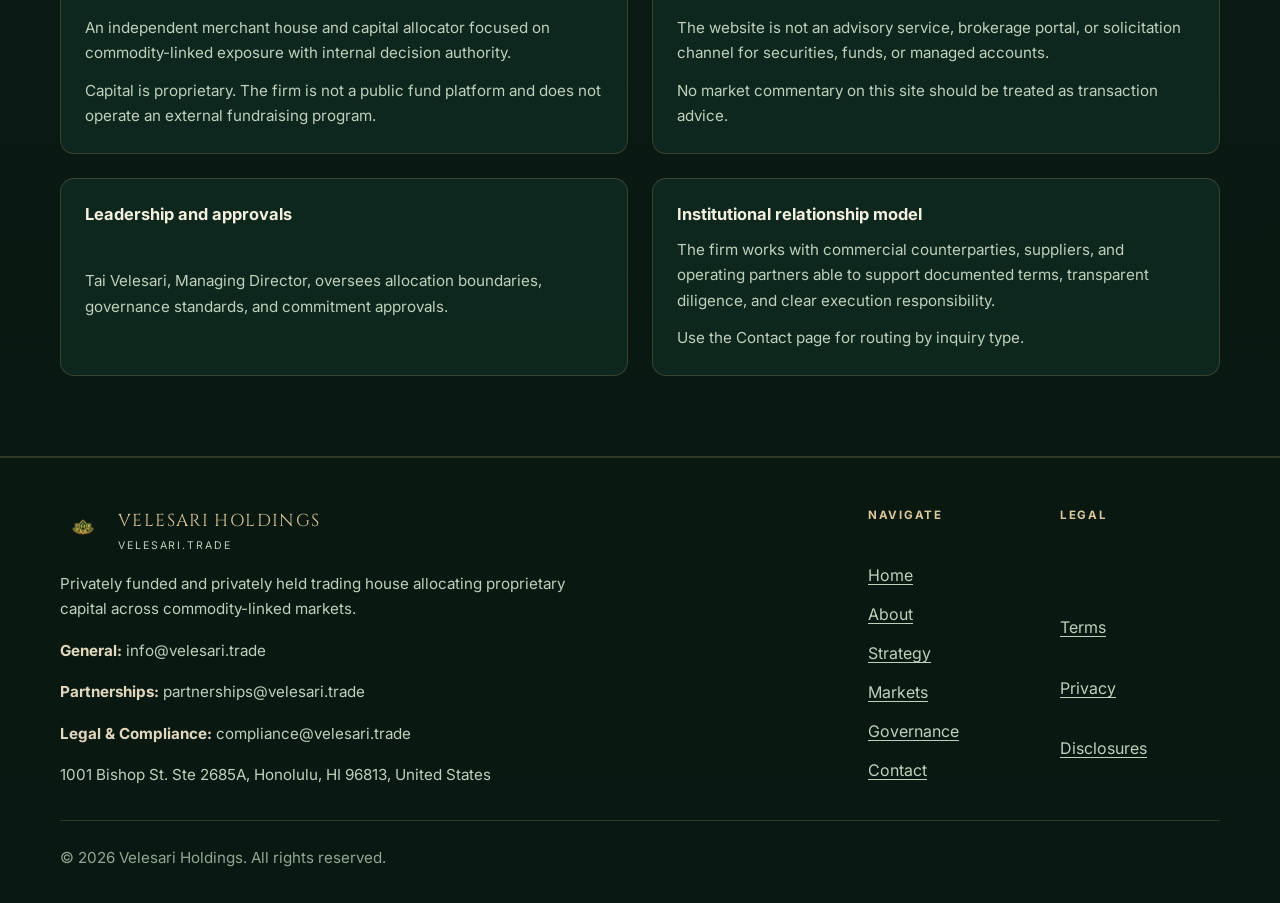
==== commit 30441f1c: "Merge pull request #17 from Anthyphera/codex/refine-velesari-holdings-website-for-institutional-clar" ====
--- a/about.html
+++ b/about.html
@@ -4,18 +4,18 @@
   <meta charset="utf-8" />
   <meta name="viewport" content="width=device-width, initial-scale=1" />
   <title>About | Velesari Holdings</title>
-  <meta name="description" content="Firm overview of Velesari Holdings, a privately held private trading house allocating proprietary capital across commodity-linked markets." />
+  <meta name="description" content="Firm identity, private ownership posture, proprietary capital mandate, leadership accountability, and relationship model at Velesari Holdings." />
   <meta name="theme-color" content="#071610" />
   <link rel="canonical" href="https://velesari.trade/about.html" />
   <meta property="og:type" content="website" />
   <meta property="og:title" content="About | Velesari Holdings" />
-  <meta property="og:description" content="Who Velesari Holdings is, where it focuses, and how proprietary capital is allocated." />
+  <meta property="og:description" content="Who Velesari Holdings is, what it does, and how it engages with commercial counterparties." />
   <meta property="og:url" content="https://velesari.trade/about.html" />
-  <meta property="og:image" content="./assets/Homepage_ Global Commodity Systems.png" />
+  <meta property="og:image" content="./assets/About_ Private Capital & Commodity Stewardship.png" />
   <meta name="twitter:card" content="summary_large_image" />
   <meta name="twitter:title" content="About | Velesari Holdings" />
-  <meta name="twitter:description" content="Institutional overview of mandate, focus markets, and leadership." />
-  <meta name="twitter:image" content="./assets/Homepage_ Global Commodity Systems.png" />
+  <meta name="twitter:description" content="Private trading house profile and ownership posture." />
+  <meta name="twitter:image" content="./assets/About_ Private Capital & Commodity Stewardship.png" />
   <link rel="preconnect" href="https://fonts.googleapis.com" />
   <link rel="preconnect" href="https://fonts.gstatic.com" crossorigin />
   <link href="https://fonts.googleapis.com/css2?family=Cinzel:wght@500;600&family=Inter:wght@400;500;600;700&display=swap" rel="stylesheet" />
@@ -26,12 +26,10 @@
     <div id="siteHeader"></div>
     <main class="page" id="mainContent">
       <section class="section page-banner" aria-labelledby="aboutTitle">
-        <div class="section-inner section-inner-narrow">
-          <div class="section-head">
-            <p class="eyebrow">About</p>
-            <h1 id="aboutTitle" class="section-title">Firm overview</h1>
-            <p class="section-intro">Velesari Holdings is a privately funded, privately held trading house and capital allocation firm focused on commodity-linked markets.</p>
-          </div>
+        <div class="section-inner section-inner-narrow section-head">
+          <p class="eyebrow">About</p>
+          <h1 id="aboutTitle" class="section-title">Firm mandate and ownership posture</h1>
+          <p class="section-intro">Velesari Holdings is a privately funded, privately held commodity trading house allocating proprietary capital in markets where physical constraints and contractual terms can be underwritten directly.</p>
         </div>
       </section>
 
@@ -39,38 +37,32 @@
         <div class="section-inner">
           <h2 id="aboutVisualTitle" class="visually-hidden">Private capital and commodity systems visual</h2>
           <figure class="visual-image visual-image-large">
-            <img
-              src="./assets/About_ Private Capital & Commodity Stewardship.png"
-              alt="Private capital and commodity systems editorial visual."
-              loading="lazy"
-              decoding="async"
-            />
+            <img src="./assets/About_ Private Capital & Commodity Stewardship.png" alt="Editorial image representing proprietary capital and commodity-linked systems." loading="lazy" decoding="async" />
           </figure>
         </div>
       </section>
 
-      <section class="section section-muted" aria-labelledby="aboutSections">
-        <div class="section-inner section-inner-narrow prose" id="aboutSections">
-          <div>
-            <h2>Mandate</h2>
-            <p>The firm allocates proprietary capital across commodity-linked opportunities where market structure is observable, downside can be defined, and execution discipline can be maintained over time.</p>
-          </div>
-          <div>
-            <h2>Primary market focus</h2>
-            <p>Energy and Agriculture are the core focus areas. These markets are assessed through supply-demand balance, transport and storage constraints, inventory behavior, and policy sensitivity.</p>
-          </div>
-          <div>
-            <h2>Secondary capability set</h2>
-            <p>Velesari maintains selective exposure to adjacent sectors including Metals, Logistics, Infrastructure, and commodity-linked operating partnerships where underwriting standards and governance requirements are satisfied.</p>
-          </div>
-          <div>
-            <h2>Capital allocation approach</h2>
-            <p>Capital is deployed through a combination of market execution, strategic ownership, and operating partnerships. Position sizing, invalidation levels, and review cadence are established before deployment.</p>
-          </div>
-          <div>
-            <h2>Leadership</h2>
-            <p>Tai Velesari serves as Managing Director and oversees firm strategy, risk governance, and long-horizon capital stewardship.</p>
-          </div>
+      <section class="section section-muted" aria-labelledby="identityTitle">
+        <div class="section-inner split-grid">
+          <article class="card">
+            <h2 id="identityTitle" class="card-title">What the firm is</h2>
+            <p class="card-body">An independent merchant house and capital allocator focused on commodity-linked exposure with internal decision authority.</p>
+            <p class="card-body">Capital is proprietary. The firm is not a public fund platform and does not operate an external fundraising program.</p>
+          </article>
+          <article class="card">
+            <h2 class="card-title">What the firm is not</h2>
+            <p class="card-body">The website is not an advisory service, brokerage portal, or solicitation channel for securities, funds, or managed accounts.</p>
+            <p class="card-body">No market commentary on this site should be treated as transaction advice.</p>
+          </article>
+          <article class="card">
+            <h2 class="card-title">Leadership and approvals</h2>
+            <p class="card-body">Tai Velesari, Managing Director, oversees allocation boundaries, governance standards, and commitment approvals.</p>
+          </article>
+          <article class="card">
+            <h2 class="card-title">Institutional relationship model</h2>
+            <p class="card-body">The firm works with commercial counterparties, suppliers, and operating partners able to support documented terms, transparent diligence, and clear execution responsibility.</p>
+            <p class="card-body"><a href="./contact.html">Use the Contact page for routing by inquiry type.</a></p>
+          </article>
         </div>
       </section>
     </main>
--- a/styles.css
+++ b/styles.css
@@ -1,29 +1,22 @@
 :root {
-  --bg-0: #040d09;
-  --bg-1: #071610;
-  --bg-2: #0d261d;
-  --surface-0: rgba(8, 31, 22, 0.82);
-  --surface-1: rgba(14, 44, 32, 0.88);
-  --surface-2: rgba(18, 56, 40, 0.92);
-  --text-0: #f6f0de;
-  --text-1: #ddd3bb;
-  --text-2: #b7c3ae;
-  --text-3: #8da290;
-  --line-0: rgba(214, 183, 119, 0.2);
-  --line-1: rgba(214, 183, 119, 0.38);
-  --line-2: rgba(241, 216, 161, 0.62);
-  --brand-0: #b68c47;
-  --brand-1: #e5cca0;
-  --brand-2: #f8e9c6;
-  --shadow-0: 0 10px 22px rgba(0, 0, 0, 0.24);
-  --shadow-1: 0 16px 34px rgba(0, 0, 0, 0.3);
-  --radius-0: 12px;
-  --radius-1: 18px;
-  --radius-2: 24px;
+  --bg-0: #06120d;
+  --bg-1: #0b1f17;
+  --bg-2: #123226;
+  --surface-0: rgba(11, 31, 23, 0.9);
+  --surface-1: rgba(15, 41, 31, 0.95);
+  --text-0: #f5efdf;
+  --text-1: #e3d8be;
+  --text-2: #bfd0bc;
+  --text-3: #92a793;
+  --line-0: rgba(210, 180, 120, 0.2);
+  --line-1: rgba(210, 180, 120, 0.38);
+  --brand-0: #b28a4b;
+  --brand-1: #dfc79a;
+  --radius-1: 14px;
   --radius-pill: 999px;
-  --container: 1180px;
-  --container-narrow: 860px;
-  --header-height: 112px;
+  --container: 1160px;
+  --container-narrow: 820px;
+  --header-height: 104px;
   --space-2: 0.5rem;
   --space-3: 0.75rem;
   --space-4: 1rem;
@@ -34,17 +27,14 @@
   --space-12: 3rem;
   --space-16: 4rem;
   --space-20: 5rem;
-  --space-24: 6rem;
-  --font-sans: "Inter", system-ui, -apple-system, BlinkMacSystemFont, "Segoe UI", sans-serif;
+  --font-sans: "Inter", system-ui, -apple-system, "Segoe UI", sans-serif;
   --font-display: "Cinzel", "Times New Roman", serif;
-  --text-xs: 0.76rem;
-  --text-sm: 0.94rem;
+  --text-sm: 0.95rem;
   --text-md: 1rem;
-  --text-lg: 1.1rem;
-  --text-xl: clamp(1.25rem, 2vw, 1.5rem);
-  --text-2xl: clamp(1.7rem, 3vw, 2.45rem);
-  --text-3xl: clamp(2.35rem, 5vw, 4.2rem);
-  --ease: 180ms ease;
+  --text-lg: 1.08rem;
+  --text-xl: clamp(1.2rem, 2vw, 1.45rem);
+  --text-2xl: clamp(1.6rem, 2.8vw, 2.3rem);
+  --text-3xl: clamp(2.15rem, 4.5vw, 3.8rem);
 }
 
 *, *::before, *::after { box-sizing: border-box; }
@@ -52,34 +42,20 @@
 body {
   margin: 0;
   min-width: 320px;
+  overflow-x: hidden;
   font-family: var(--font-sans);
   font-size: var(--text-md);
-  line-height: 1.65;
+  line-height: 1.68;
   color: var(--text-0);
-  background:
-    radial-gradient(circle at 15% 5%, rgba(229, 204, 160, 0.08), transparent 28%),
-    radial-gradient(circle at 82% 8%, rgba(22, 88, 62, 0.18), transparent 32%),
-    linear-gradient(180deg, var(--bg-1) 0%, var(--bg-0) 100%);
+  background: linear-gradient(180deg, var(--bg-1) 0%, var(--bg-0) 100%);
   text-rendering: optimizeLegibility;
   -webkit-font-smoothing: antialiased;
 }
-body::before {
-  content: "";
-  position: fixed;
-  inset: 0;
-  pointer-events: none;
-  opacity: 0.16;
-  background-image:
-    linear-gradient(to right, rgba(200, 177, 118, 0.06) 1px, transparent 1px),
-    linear-gradient(to bottom, rgba(200, 177, 118, 0.05) 1px, transparent 1px);
-  background-size: 48px 48px;
-}
 body.nav-open { overflow: hidden; }
-img, svg { display: block; max-width: 100%; }
-button, input, textarea, select { font: inherit; }
+img { max-width: 100%; display: block; }
 a { color: inherit; text-decoration: none; }
-button { border: 0; background: none; color: inherit; cursor: pointer; }
-p, h1, h2, h3, h4 { margin: 0; }
+button { font: inherit; color: inherit; border: 0; background: none; cursor: pointer; }
+p, h1, h2, h3 { margin: 0; }
 ul { margin: 0; padding: 0; list-style: none; }
 .visually-hidden {
   position: absolute !important;
@@ -92,408 +68,212 @@
   white-space: nowrap;
   border: 0;
 }
+
 .site-shell, .page { position: relative; z-index: 1; }
 .site-shell { min-height: 100vh; }
 .section { padding: var(--space-20) var(--space-6); }
-.section-cta { padding-top: var(--space-12); padding-bottom: var(--space-24); }
 .section-inner { width: min(100%, var(--container)); margin: 0 auto; }
 .section-inner-narrow { width: min(100%, var(--container-narrow)); margin: 0 auto; }
-.section-head { display: grid; gap: var(--space-4); margin-bottom: var(--space-10); }
+.section-head { display: grid; gap: var(--space-4); margin-bottom: var(--space-8); }
 .eyebrow {
-  font-size: var(--text-xs);
+  font-size: 0.74rem;
+  letter-spacing: 0.16em;
+  text-transform: uppercase;
   font-weight: 600;
-  letter-spacing: 0.17em;
-  text-transform: uppercase;
   color: var(--brand-1);
 }
 .section-title {
-  max-width: 20ch;
+  max-width: 22ch;
   font-size: var(--text-2xl);
-  line-height: 1.14;
+  line-height: 1.12;
   letter-spacing: -0.02em;
   font-weight: 600;
 }
-.section-intro { max-width: 66ch; color: var(--text-1); font-size: var(--text-lg); }
+.section-intro {
+  color: var(--text-1);
+  max-width: 68ch;
+  font-size: var(--text-lg);
+}
 
 .hero {
-  padding-top: calc(var(--header-height) + var(--space-16));
-  padding-bottom: var(--space-16);
+  padding-top: calc(var(--header-height) + var(--space-12));
   border-bottom: 1px solid var(--line-0);
 }
-.hero-layout { display: grid; grid-template-columns: minmax(0, 1.15fr) minmax(280px, 0.85fr); gap: var(--space-12); align-items: center; }
+.hero-layout { display: grid; grid-template-columns: 1.05fr 0.95fr; gap: var(--space-12); align-items: center; }
 .hero-copy { display: grid; gap: var(--space-5); }
 .hero-title {
   font-family: var(--font-display);
   max-width: 12ch;
   font-size: var(--text-3xl);
   line-height: 1;
-  letter-spacing: -0.03em;
-}
-.hero-subtitle { max-width: 24ch; color: var(--text-1); font-size: var(--text-xl); line-height: 1.2; font-weight: 600; }
-.hero-body { max-width: 64ch; color: var(--text-2); }
-.hero-brief { max-width: 68ch; color: var(--text-1); font-size: var(--text-sm); padding-left: var(--space-4); border-left: 2px solid var(--line-1); }
+  letter-spacing: -0.02em;
+}
+.hero-subtitle { color: var(--text-1); max-width: 32ch; font-size: var(--text-xl); }
+.hero-body { color: var(--text-2); max-width: 66ch; }
 .hero-actions { display: flex; flex-wrap: wrap; gap: var(--space-4); margin-top: var(--space-3); }
-.hero-visual { display: grid; place-items: center; min-height: 420px; }
-.hero-emblem-wrap {
-  width: min(100%, 620px);
-  padding: var(--space-6);
-  border-radius: var(--radius-2);
+
+.visual-image {
+  overflow: hidden;
+  margin: 0;
+  border-radius: var(--radius-1);
   border: 1px solid var(--line-0);
-  background: linear-gradient(180deg, rgba(10, 36, 26, 0.82), rgba(6, 22, 16, 0.9));
-  box-shadow: inset 0 0 0 1px rgba(214, 183, 119, 0.08), var(--shadow-1);
-}
-.hero-emblem { width: 100%; height: auto; }
-
-.card-grid { display: grid; gap: var(--space-5); }
-.card-grid-3 { grid-template-columns: repeat(3, minmax(0, 1fr)); }
-.card-grid-4 { grid-template-columns: repeat(4, minmax(0, 1fr)); }
-.card-grid-5 { grid-template-columns: repeat(5, minmax(0, 1fr)); }
+  background: var(--surface-0);
+}
+.visual-image img { width: 100%; height: 100%; object-fit: cover; }
+.visual-image-large { min-height: 420px; }
+.visual-image-wide { min-height: 300px; }
+.visual-image-sector { min-height: 280px; }
+.visual-image-document { min-height: 220px; }
+
+.editorial-grid,
+.split-grid,
+.primary-grid,
+.secondary-grid,
+.contact-grid,
+.legal-grid { display: grid; gap: var(--space-6); }
+.editorial-grid { grid-template-columns: 1.2fr 0.8fr; }
+.split-grid { grid-template-columns: repeat(2, minmax(0, 1fr)); }
+.primary-grid { grid-template-columns: repeat(2, minmax(0, 1fr)); }
+.secondary-grid { grid-template-columns: repeat(3, minmax(0, 1fr)); }
+.contact-grid { grid-template-columns: repeat(2, minmax(0, 1fr)); }
+.legal-grid { grid-template-columns: repeat(2, minmax(0, 1fr)); }
+
 .card,
 .statement-panel,
 .cta-panel {
+  background: var(--surface-1);
   border: 1px solid var(--line-0);
   border-radius: var(--radius-1);
-  background: linear-gradient(180deg, var(--surface-1), var(--surface-0));
-  box-shadow: var(--shadow-0);
-}
-.card {
-  display: grid;
-  gap: var(--space-4);
   padding: var(--space-6);
-  min-height: 188px;
-}
-.card-featured {
-  border-color: var(--line-1);
-  background: linear-gradient(180deg, var(--surface-2), rgba(12, 37, 27, 0.88));
-}
-.card-title { font-size: 1.04rem; line-height: 1.35; letter-spacing: -0.01em; font-weight: 600; }
-.card-body { color: var(--text-2); font-size: var(--text-sm); }
-.statement-panel, .cta-panel { padding: var(--space-8); }
-.statement-copy { color: var(--text-1); font-size: var(--text-lg); line-height: 1.72; }
+}
+.card { display: grid; gap: var(--space-3); }
+.card-title { font-size: 1.03rem; line-height: 1.35; }
+.card-body { color: var(--text-2); font-size: var(--text-sm); max-width: 62ch; }
+.list-tight { display: grid; gap: var(--space-4); }
+.list-tight li { color: var(--text-2); padding-left: var(--space-4); border-left: 2px solid var(--line-0); }
 
 .button {
   display: inline-flex;
   align-items: center;
   justify-content: center;
   min-height: 44px;
-  padding: 0.8rem 1.2rem;
+  padding: 0.75rem 1.2rem;
+  border-radius: var(--radius-pill);
   border: 1px solid transparent;
-  border-radius: var(--radius-pill);
   font-size: var(--text-sm);
   font-weight: 600;
-  line-height: 1;
-  transition: transform var(--ease), border-color var(--ease), background-color var(--ease), color var(--ease), box-shadow var(--ease);
-}
-.button:hover { transform: translateY(-1px); }
+}
+.button-primary { background: var(--brand-0); color: #10231a; }
+.button-secondary { border-color: var(--line-1); color: var(--text-0); background: transparent; }
+.button-secondary:hover { border-color: var(--brand-1); }
 .button:focus-visible,
 .nav-toggle:focus-visible,
 .site-nav a:focus-visible,
 .footer-links a:focus-visible,
 .brand:focus-visible,
 .prose a:focus-visible { outline: 2px solid var(--brand-1); outline-offset: 3px; }
-.button-primary { color: #14291d; background: linear-gradient(180deg, var(--brand-1), var(--brand-0)); box-shadow: 0 12px 24px rgba(182, 140, 71, 0.34); }
-.button-secondary { color: var(--text-0); background: rgba(255, 255, 255, 0.02); border-color: var(--line-1); }
-.button-secondary:hover { border-color: var(--line-2); background: rgba(255, 255, 255, 0.05); }
 
 .site-header {
   position: sticky;
   top: 0;
   z-index: 40;
   padding: var(--space-4) var(--space-6);
-  background: rgba(6, 22, 15, 0.94);
-  backdrop-filter: blur(10px);
   border-bottom: 1px solid var(--line-0);
+  background: rgba(8, 23, 17, 0.96);
 }
 .site-header-inner, .site-footer-inner { width: min(100%, var(--container)); margin: 0 auto; }
-.site-header-inner { display: flex; align-items: center; justify-content: space-between; min-height: calc(var(--header-height) - 1.5rem); gap: var(--space-6); }
+.site-header-inner { display: flex; align-items: center; justify-content: space-between; min-height: calc(var(--header-height) - 1rem); gap: var(--space-6); }
 .brand { display: inline-flex; align-items: center; gap: var(--space-3); }
-.brand-mark { width: 72px; height: 72px; flex: 0 0 auto; }
-.brand-wording { display: grid; gap: 3px; }
+.brand-mark { width: 72px; height: 72px; }
+.brand-mark img { width: 100%; height: 100%; object-fit: contain; }
+.brand-wording { display: grid; gap: 2px; }
 .brand-text {
-  color: var(--brand-2);
+  color: var(--brand-1);
   font-family: var(--font-display);
-  font-size: 1.15rem;
-  font-weight: 600;
-  letter-spacing: 0.07em;
   text-transform: uppercase;
-}
-.brand-subtext { color: var(--brand-1); font-size: 0.68rem; letter-spacing: 0.2em; text-transform: uppercase; }
+  font-size: 1.08rem;
+  letter-spacing: 0.08em;
+}
+.brand-subtext { color: var(--text-2); text-transform: uppercase; font-size: 0.66rem; letter-spacing: 0.18em; }
 .site-nav { display: flex; align-items: center; }
-.site-nav-list { display: flex; align-items: center; gap: var(--space-2); }
-.site-nav a {
-  display: inline-flex;
-  align-items: center;
-  min-height: 40px;
-  padding: 0 var(--space-4);
-  border-radius: var(--radius-pill);
-  color: var(--text-2);
-  font-size: var(--text-sm);
-  font-weight: 500;
-}
-.site-nav a:hover, .site-nav a[aria-current="page"] { color: var(--text-0); background: rgba(229, 204, 160, 0.14); }
+.site-nav-list { display: flex; gap: var(--space-2); }
+.site-nav a { min-height: 40px; padding: 0 var(--space-4); border-radius: var(--radius-pill); color: var(--text-2); font-size: var(--text-sm); display: inline-flex; align-items: center; }
+.site-nav a:hover, .site-nav a[aria-current="page"] { color: var(--text-0); background: rgba(223, 199, 154, 0.14); }
 .nav-toggle {
   display: none;
-  flex-direction: column;
-  gap: 5px;
-  align-items: center;
-  justify-content: center;
   width: 44px;
   height: 44px;
   border: 1px solid var(--line-0);
-  border-radius: 12px;
-  background: rgba(255, 255, 255, 0.03);
-}
-.nav-toggle-line { width: 18px; height: 1.5px; border-radius: 999px; background: var(--text-0); }
+  border-radius: 10px;
+}
+.nav-toggle-line { width: 18px; height: 1.5px; margin: 3px 0; background: var(--text-0); display: block; }
 
 .site-footer {
   padding: var(--space-12) var(--space-6) var(--space-8);
   border-top: 1px solid var(--line-0);
-  background: linear-gradient(180deg, rgba(10, 37, 27, 0.4), rgba(10, 37, 27, 0));
-}
-.site-footer .brand-mark { width: 48px; height: 48px; }
+  background: rgba(10, 28, 21, 0.7);
+}
+.site-footer .brand-mark { width: 46px; height: 46px; }
 .footer-top { display: flex; justify-content: space-between; gap: var(--space-12); padding-bottom: var(--space-8); }
-.footer-brand { display: grid; gap: var(--space-4); max-width: 460px; }
+.footer-brand { display: grid; gap: var(--space-4); max-width: 520px; }
 .footer-tagline { color: var(--text-2); font-size: var(--text-sm); }
 .footer-tagline strong { color: var(--text-1); }
-.footer-tagline a, .prose a { text-decoration: underline; text-underline-offset: 3px; color: var(--text-1); }
-.footer-nav { display: grid; grid-template-columns: repeat(2, minmax(140px, 1fr)); gap: var(--space-10); }
-.footer-group { display: grid; gap: var(--space-4); }
-.footer-heading { font-size: var(--text-xs); font-weight: 700; letter-spacing: 0.14em; text-transform: uppercase; color: var(--brand-1); }
-.footer-links { display: grid; gap: var(--space-3); }
-.footer-links a { color: var(--text-2); font-size: var(--text-sm); }
-.footer-links a:hover { color: var(--text-0); }
+.footer-nav { display: grid; grid-template-columns: repeat(2, minmax(160px, 1fr)); gap: var(--space-8); }
+.footer-group { display: grid; gap: var(--space-3); }
+.footer-heading { font-size: 0.72rem; letter-spacing: 0.15em; text-transform: uppercase; color: var(--brand-1); }
+.footer-links { display: grid; gap: var(--space-2); }
+.footer-links a, .prose a { text-decoration: underline; text-underline-offset: 3px; color: var(--text-2); }
+.footer-links a:hover, .prose a:hover { color: var(--text-0); }
 .footer-bottom { padding-top: var(--space-6); border-top: 1px solid var(--line-0); }
 .footer-copy { color: var(--text-3); font-size: var(--text-sm); }
 
-.page-banner { padding-top: calc(var(--header-height) + var(--space-12)); padding-bottom: var(--space-8); }
-.page-banner .section-title { font-family: var(--font-display); line-height: 1.07; letter-spacing: 0.01em; }
-.prose { display: grid; gap: var(--space-8); color: var(--text-1); max-width: 76ch; }
-.prose h2 { font-size: 1.3rem; color: var(--text-0); margin-bottom: var(--space-2); letter-spacing: -0.01em; }
-.prose h3 { font-size: 1.06rem; color: var(--text-0); margin-bottom: var(--space-2); }
-.prose p, .prose li { color: var(--text-2); }
-.prose ul { list-style: disc; padding-left: 1.1rem; }
-.section-muted { background: rgba(255, 255, 255, 0.015); border-top: 1px solid var(--line-0); border-bottom: 1px solid var(--line-0); }
-
-.visual-stack { display: grid; gap: var(--space-6); }
-.visual-two-column { display: grid; gap: var(--space-6); grid-template-columns: minmax(0, 1fr) minmax(0, 1fr); }
-.sector-panels { display: grid; gap: var(--space-6); grid-template-columns: repeat(2, minmax(0, 1fr)); }
-.sector-panels-secondary { display: grid; gap: var(--space-5); grid-template-columns: repeat(3, minmax(0, 1fr)); }
-.process-flow { display: grid; gap: var(--space-4); grid-template-columns: repeat(4, minmax(0, 1fr)); margin-top: var(--space-6); }
-.process-step {
-  position: relative;
-  padding: var(--space-4);
-  border: 1px solid var(--line-0);
-  border-radius: 10px;
-  background: rgba(8, 26, 19, 0.72);
-  font-size: var(--text-xs);
-  letter-spacing: 0.08em;
-  text-transform: uppercase;
-  color: var(--text-1);
-}
-.process-step::after {
-  content: "→";
-  position: absolute;
-  right: -0.9rem;
-  top: 50%;
-  transform: translateY(-50%);
-  color: var(--line-2);
-}
-.process-step:last-child::after { display: none; }
-
-
-.visual-image {
-  position: relative;
-  overflow: hidden;
-  width: 100%;
-  margin: 0;
-  border-radius: var(--radius-1);
-  border: 1px solid var(--line-1);
-  background: linear-gradient(180deg, rgba(10, 36, 26, 0.82), rgba(6, 22, 16, 0.9));
-  box-shadow: inset 0 0 0 1px rgba(214, 183, 119, 0.12), var(--shadow-0);
-}
-.visual-image img {
-  display: block;
-  width: 100%;
-  height: 100%;
-  object-fit: cover;
-}
-.visual-image-wide { min-height: 290px; }
-.visual-image-large { min-height: 360px; }
-.visual-image-sector { min-height: 210px; }
-.visual-image-document { min-height: 190px; }
-.image-placeholder {
-  position: relative;
-  overflow: hidden;
-  border-radius: var(--radius-1);
-  border: 1px solid var(--line-1);
-  background:
-    radial-gradient(circle at 83% 14%, rgba(214, 183, 119, 0.09), transparent 34%),
-    radial-gradient(circle at 11% 84%, rgba(30, 88, 62, 0.38), transparent 40%),
-    linear-gradient(145deg, #0f3428 0%, #0b271d 57%, #081b14 100%);
-  box-shadow: inset 0 0 0 1px rgba(214, 183, 119, 0.12), var(--shadow-0);
-}
-.image-placeholder::before {
-  content: "";
-  position: absolute;
-  inset: 0;
-  background-image:
-    linear-gradient(to right, rgba(214, 183, 119, 0.07) 1px, transparent 1px),
-    linear-gradient(to bottom, rgba(214, 183, 119, 0.07) 1px, transparent 1px);
-  background-size: 40px 40px;
-  opacity: 0.42;
-  pointer-events: none;
-}
-.image-placeholder::after {
-  content: "";
-  position: absolute;
-  width: 145%;
-  height: 145%;
-  left: -22%;
-  top: -16%;
-  background:
-    linear-gradient(118deg, transparent 46%, rgba(238, 217, 170, 0.18) 47%, transparent 48.5%),
-    linear-gradient(165deg, transparent 61%, rgba(238, 217, 170, 0.14) 62%, transparent 63.5%),
-    linear-gradient(12deg, transparent 23%, rgba(238, 217, 170, 0.08) 24%, transparent 25.25%);
-  pointer-events: none;
-}
-.image-placeholder > * { position: relative; z-index: 1; }
-.image-placeholder-large { min-height: 360px; padding: var(--space-8); }
-.image-placeholder-wide { min-height: 290px; padding: var(--space-8); }
-.image-placeholder-sector { min-height: 210px; padding: var(--space-6); }
-.image-placeholder-document {
-  min-height: 190px;
-  padding: var(--space-6);
-  background:
-    linear-gradient(180deg, rgba(12, 35, 25, 0.96), rgba(7, 22, 16, 0.96)),
-    linear-gradient(90deg, rgba(214, 183, 119, 0.06), rgba(214, 183, 119, 0));
-}
-.image-placeholder-document::before {
-  background-image:
-    linear-gradient(to bottom, rgba(214, 183, 119, 0.14) 1px, transparent 1px),
-    linear-gradient(to right, rgba(214, 183, 119, 0.06) 1px, transparent 1px);
-  background-size: 100% 32px, 36px 36px;
-  opacity: 0.42;
-}
-.image-placeholder-document::after { display: none; }
-.placeholder-grid::before {
-  content: "";
-  position: absolute;
-  inset: 0;
-  border-radius: inherit;
-  background: linear-gradient(180deg, rgba(8, 25, 19, 0), rgba(8, 25, 19, 0.52));
-  pointer-events: none;
-}
-.placeholder-route::after {
-  content: "";
-  position: absolute;
-  left: 9%;
-  right: 9%;
-  top: 46%;
-  height: 2px;
-  background: linear-gradient(90deg, rgba(214, 183, 119, 0), rgba(214, 183, 119, 0.75), rgba(214, 183, 119, 0));
-  box-shadow: 0 -56px 0 -1px rgba(214, 183, 119, 0.18), 0 56px 0 -1px rgba(214, 183, 119, 0.16);
-  pointer-events: none;
-}
-.placeholder-kicker {
-  display: inline-flex;
-  width: fit-content;
-  padding: 0.28rem 0.55rem;
-  border: 1px solid rgba(214, 183, 119, 0.35);
-  border-radius: 7px;
-  font-size: 0.66rem;
-  letter-spacing: 0.18em;
-  text-transform: uppercase;
-  color: var(--brand-1);
-  background: rgba(8, 24, 18, 0.58);
-}
-.placeholder-title {
-  margin-top: var(--space-3);
-  font-size: var(--text-xl);
-  font-family: var(--font-display);
-  letter-spacing: 0.04em;
-  text-transform: uppercase;
-  color: var(--text-0);
-}
-.placeholder-tags {
-  margin-top: var(--space-4);
-  display: flex;
-  flex-wrap: wrap;
-  gap: 0.45rem;
-  color: rgba(225, 209, 178, 0.74);
-  font-size: 0.64rem;
-  letter-spacing: 0.14em;
-  text-transform: uppercase;
-}
-.placeholder-tags span {
-  border: 1px solid rgba(214, 183, 119, 0.23);
-  border-radius: 999px;
-  padding: 0.2rem 0.52rem;
-  background: rgba(7, 22, 16, 0.46);
-}
-.document-meta {
-  margin-top: var(--space-4);
-  display: grid;
-  gap: 0.6rem;
-  width: min(100%, 320px);
-}
-.document-meta span {
-  height: 6px;
-  border-radius: 2px;
-  background: linear-gradient(90deg, rgba(214, 183, 119, 0.4), rgba(214, 183, 119, 0.08));
-}
-
-@media (max-width: 1120px) {
-  .card-grid-5 { grid-template-columns: repeat(3, minmax(0, 1fr)); }
-  .card-grid-4 { grid-template-columns: repeat(2, minmax(0, 1fr)); }
-  .sector-panels-secondary { grid-template-columns: 1fr; }
-}
-@media (max-width: 960px) {
-  :root { --header-height: 96px; }
+.page-banner { padding-top: calc(var(--header-height) + var(--space-10)); padding-bottom: var(--space-6); }
+.page-banner .section-title { font-family: var(--font-display); }
+.prose { display: grid; gap: var(--space-6); max-width: 76ch; }
+.prose h2 { font-size: 1.2rem; margin-bottom: var(--space-2); }
+.prose p, .prose li { color: var(--text-2); max-width: 72ch; }
+.section-muted { background: rgba(255, 255, 255, 0.01); border-top: 1px solid var(--line-0); border-bottom: 1px solid var(--line-0); }
+.page-legal .section-muted { background: rgba(255, 255, 255, 0.004); }
+
+@media (max-width: 980px) {
+  :root { --header-height: 92px; }
   .section { padding: var(--space-16) var(--space-5); }
-  .hero { padding-top: calc(var(--header-height) + var(--space-10)); }
-  .hero-layout { grid-template-columns: 1fr; }
-  .hero-visual { min-height: 320px; order: -1; }
-  .site-header { padding-inline: var(--space-5); }
-  .nav-toggle { display: inline-flex; }
+  .hero-layout,
+  .editorial-grid,
+  .split-grid,
+  .primary-grid,
+  .secondary-grid,
+  .contact-grid,
+  .legal-grid { grid-template-columns: 1fr; }
+  .nav-toggle { display: inline-flex; flex-direction: column; align-items: center; justify-content: center; }
   .site-nav {
     position: absolute;
     top: calc(100% + 10px);
+    left: var(--space-5);
     right: var(--space-5);
-    left: var(--space-5);
     display: none;
-    padding: var(--space-3);
+    background: var(--surface-1);
     border: 1px solid var(--line-0);
     border-radius: var(--radius-1);
-    background: rgba(6, 22, 15, 0.98);
-    box-shadow: var(--shadow-1);
+    padding: var(--space-3);
   }
   .site-nav.is-open { display: block; }
-  .site-nav-list { flex-direction: column; align-items: stretch; }
-  .site-nav a { justify-content: flex-start; min-height: 44px; }
-  .card-grid-3, .card-grid-4, .card-grid-5 { grid-template-columns: 1fr; }
-  .visual-two-column, .sector-panels, .process-flow { grid-template-columns: 1fr; }
-  .process-step::after { display: none; }
+  .site-nav-list { flex-direction: column; }
+  .site-nav a { min-height: 44px; justify-content: flex-start; }
   .footer-top { flex-direction: column; gap: var(--space-8); }
-  .footer-nav { grid-template-columns: 1fr 1fr; gap: var(--space-8); }
-}
+}
+
 @media (max-width: 640px) {
   :root { --header-height: 82px; }
   .section { padding: var(--space-12) var(--space-4); }
   .brand-wording { display: none; }
   .brand-mark { width: 52px; height: 52px; }
-  .section-head { margin-bottom: var(--space-8); }
-  .section-title, .hero-title { max-width: none; }
-  .hero-copy, .section-head { gap: var(--space-3); }
-  .hero-actions { flex-direction: column; align-items: stretch; }
+  .hero-actions { flex-direction: column; }
   .button { width: 100%; }
-  .statement-panel, .cta-panel, .card { padding: var(--space-5); }
-  .image-placeholder-large, .image-placeholder-wide { min-height: 250px; padding: var(--space-6); }
-  .image-placeholder-sector, .image-placeholder-document { min-height: 170px; padding: var(--space-5); }
-  .visual-image-large, .visual-image-wide { min-height: 250px; }
-  .visual-image-sector, .visual-image-document { min-height: 170px; }
-  .footer-nav { grid-template-columns: 1fr; gap: var(--space-6); }
-}
+  .card, .statement-panel, .cta-panel { padding: var(--space-5); }
+}
+
 @media (prefers-reduced-motion: reduce) {
   html { scroll-behavior: auto; }
-  *, *::before, *::after { animation: none !important; transition-duration: 0ms !important; transition-delay: 0ms !important; }
-}
+  *, *::before, *::after { transition: none !important; animation: none !important; }
+}
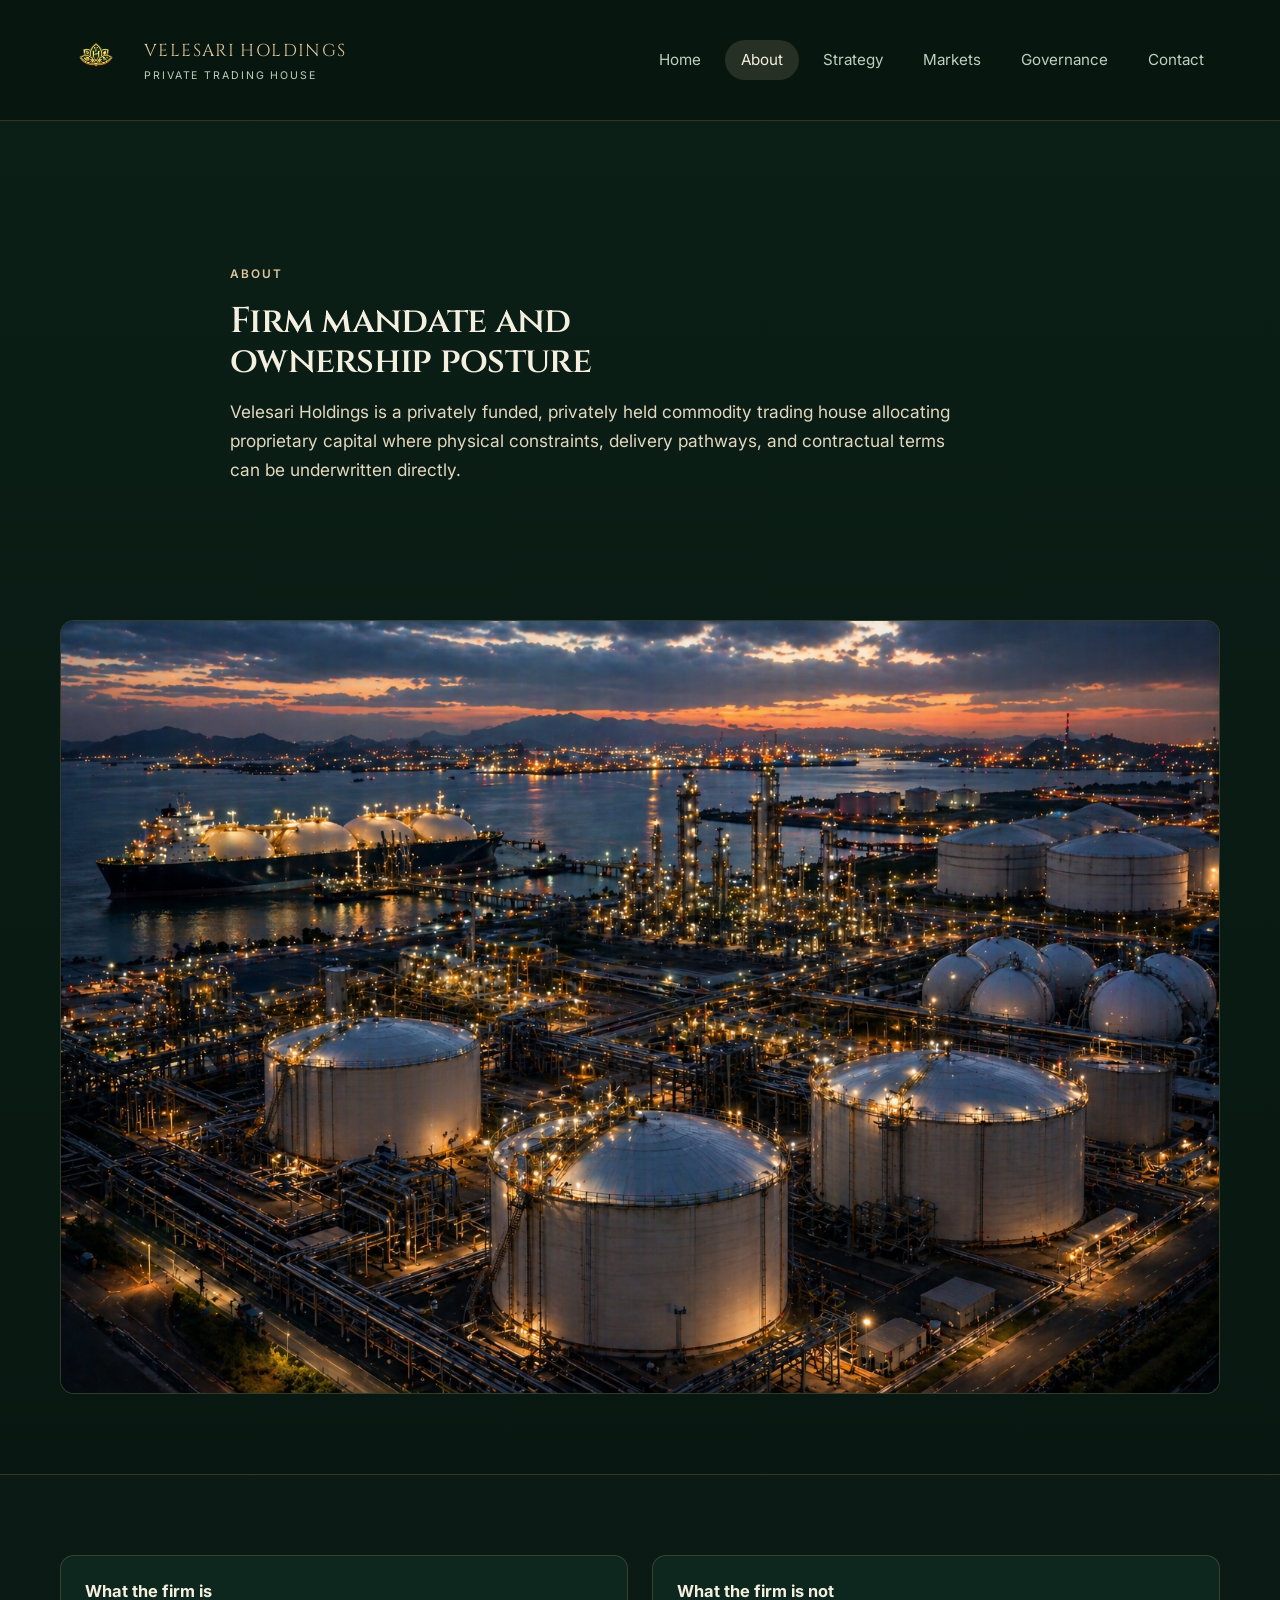
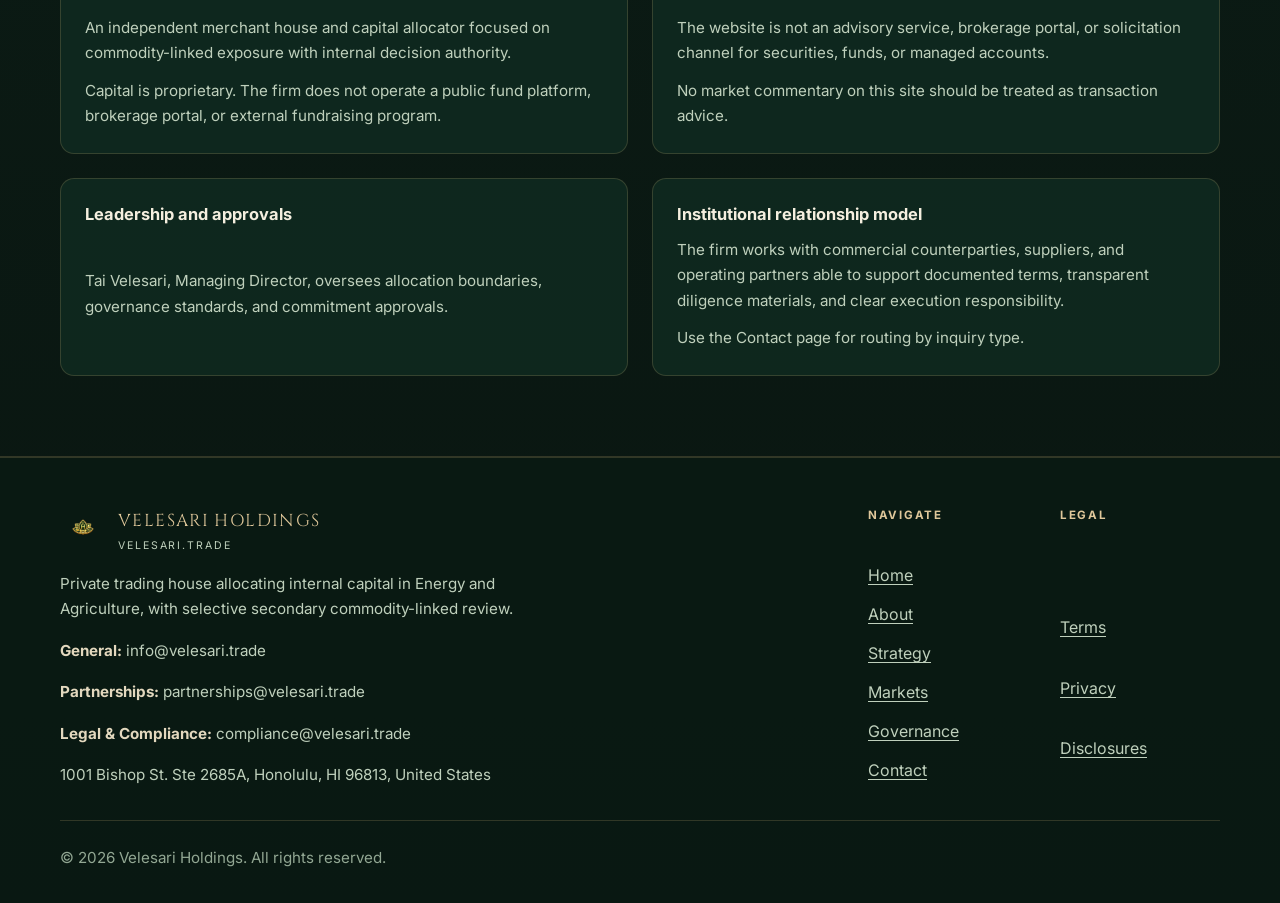
==== commit 3dc9c125: "Fix Velesari site structure and responsive polish Restore the JSON-rendered homepage contract and re" ====
--- a/about.html
+++ b/about.html
@@ -9,13 +9,13 @@
   <link rel="canonical" href="https://velesari.trade/about.html" />
   <meta property="og:type" content="website" />
   <meta property="og:title" content="About | Velesari Holdings" />
-  <meta property="og:description" content="Who Velesari Holdings is, what it does, and how it engages with commercial counterparties." />
+  <meta property="og:description" content="Private capital mandate, ownership posture, and counterparty engagement model for Velesari Holdings." />
   <meta property="og:url" content="https://velesari.trade/about.html" />
-  <meta property="og:image" content="./assets/About_ Private Capital & Commodity Stewardship.png" />
+  <meta property="og:image" content="https://velesari.trade/assets/about-private-capital-commodity-stewardship.png" />
   <meta name="twitter:card" content="summary_large_image" />
   <meta name="twitter:title" content="About | Velesari Holdings" />
-  <meta name="twitter:description" content="Private trading house profile and ownership posture." />
-  <meta name="twitter:image" content="./assets/About_ Private Capital & Commodity Stewardship.png" />
+  <meta name="twitter:description" content="Private trading house mandate, ownership posture, and relationship model." />
+  <meta name="twitter:image" content="https://velesari.trade/assets/about-private-capital-commodity-stewardship.png" />
   <link rel="preconnect" href="https://fonts.googleapis.com" />
   <link rel="preconnect" href="https://fonts.gstatic.com" crossorigin />
   <link href="https://fonts.googleapis.com/css2?family=Cinzel:wght@500;600&family=Inter:wght@400;500;600;700&display=swap" rel="stylesheet" />
@@ -29,7 +29,7 @@
         <div class="section-inner section-inner-narrow section-head">
           <p class="eyebrow">About</p>
           <h1 id="aboutTitle" class="section-title">Firm mandate and ownership posture</h1>
-          <p class="section-intro">Velesari Holdings is a privately funded, privately held commodity trading house allocating proprietary capital in markets where physical constraints and contractual terms can be underwritten directly.</p>
+          <p class="section-intro">Velesari Holdings is a privately funded, privately held commodity trading house allocating proprietary capital where physical constraints, delivery pathways, and contractual terms can be underwritten directly.</p>
         </div>
       </section>
 
@@ -37,7 +37,7 @@
         <div class="section-inner">
           <h2 id="aboutVisualTitle" class="visually-hidden">Private capital and commodity systems visual</h2>
           <figure class="visual-image visual-image-large">
-            <img src="./assets/About_ Private Capital & Commodity Stewardship.png" alt="Editorial image representing proprietary capital and commodity-linked systems." loading="lazy" decoding="async" />
+            <img src="./assets/about-private-capital-commodity-stewardship.png" alt="Editorial image representing proprietary capital and commodity-linked systems." loading="lazy" decoding="async" />
           </figure>
         </div>
       </section>
@@ -47,7 +47,7 @@
           <article class="card">
             <h2 id="identityTitle" class="card-title">What the firm is</h2>
             <p class="card-body">An independent merchant house and capital allocator focused on commodity-linked exposure with internal decision authority.</p>
-            <p class="card-body">Capital is proprietary. The firm is not a public fund platform and does not operate an external fundraising program.</p>
+            <p class="card-body">Capital is proprietary. The firm does not operate a public fund platform, brokerage portal, or external fundraising program.</p>
           </article>
           <article class="card">
             <h2 class="card-title">What the firm is not</h2>
@@ -60,7 +60,7 @@
           </article>
           <article class="card">
             <h2 class="card-title">Institutional relationship model</h2>
-            <p class="card-body">The firm works with commercial counterparties, suppliers, and operating partners able to support documented terms, transparent diligence, and clear execution responsibility.</p>
+            <p class="card-body">The firm works with commercial counterparties, suppliers, and operating partners able to support documented terms, transparent diligence materials, and clear execution responsibility.</p>
             <p class="card-body"><a href="./contact.html">Use the Contact page for routing by inquiry type.</a></p>
           </article>
         </div>
--- a/styles.css
+++ b/styles.css
@@ -110,6 +110,7 @@
 }
 .hero-subtitle { color: var(--text-1); max-width: 32ch; font-size: var(--text-xl); }
 .hero-body { color: var(--text-2); max-width: 66ch; }
+.hero-brief { color: var(--text-3); max-width: 58ch; font-size: var(--text-sm); }
 .hero-actions { display: flex; flex-wrap: wrap; gap: var(--space-4); margin-top: var(--space-3); }
 
 .visual-image {
@@ -147,6 +148,7 @@
   padding: var(--space-6);
 }
 .card { display: grid; gap: var(--space-3); }
+.card-featured { border-color: var(--line-1); background: rgba(19, 55, 40, 0.96); }
 .card-title { font-size: 1.03rem; line-height: 1.35; }
 .card-body { color: var(--text-2); font-size: var(--text-sm); max-width: 62ch; }
 .list-tight { display: grid; gap: var(--space-4); }
@@ -234,6 +236,8 @@
 .prose p, .prose li { color: var(--text-2); max-width: 72ch; }
 .section-muted { background: rgba(255, 255, 255, 0.01); border-top: 1px solid var(--line-0); border-bottom: 1px solid var(--line-0); }
 .page-legal .section-muted { background: rgba(255, 255, 255, 0.004); }
+.statement-panel,
+.cta-panel { display: grid; gap: var(--space-4); }
 
 @media (max-width: 980px) {
   :root { --header-height: 92px; }
@@ -261,16 +265,28 @@
   .site-nav-list { flex-direction: column; }
   .site-nav a { min-height: 44px; justify-content: flex-start; }
   .footer-top { flex-direction: column; gap: var(--space-8); }
+  .visual-image-large { min-height: 340px; }
+  .visual-image-wide { min-height: 260px; }
 }
 
 @media (max-width: 640px) {
   :root { --header-height: 82px; }
   .section { padding: var(--space-12) var(--space-4); }
+  .hero { padding-top: var(--space-10); }
+  .page-banner { padding-top: var(--space-10); }
   .brand-wording { display: none; }
   .brand-mark { width: 52px; height: 52px; }
   .hero-actions { flex-direction: column; }
   .button { width: 100%; }
   .card, .statement-panel, .cta-panel { padding: var(--space-5); }
+  .visual-image-large,
+  .visual-image-wide,
+  .visual-image-sector,
+  .visual-image-document {
+    min-height: 0;
+    aspect-ratio: 4 / 3;
+  }
+  .footer-nav { grid-template-columns: 1fr; }
 }
 
 @media (prefers-reduced-motion: reduce) {
